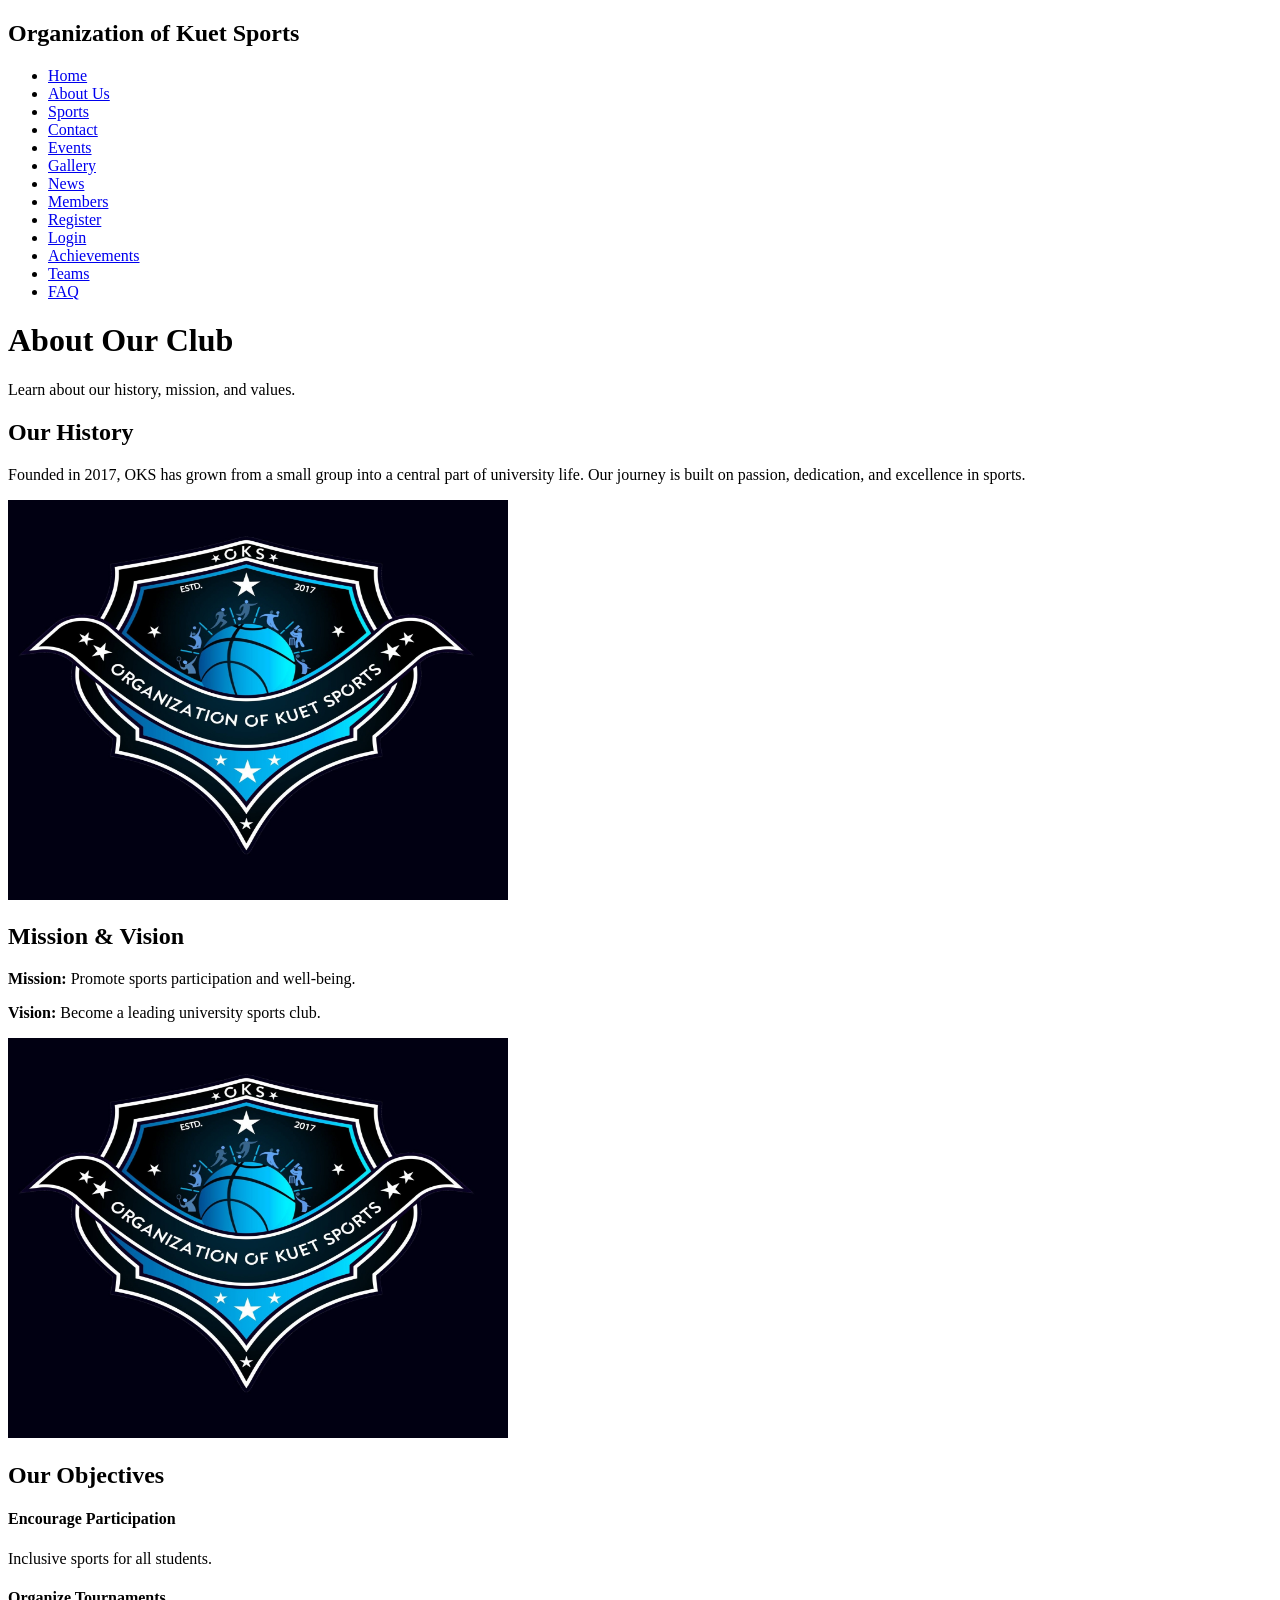
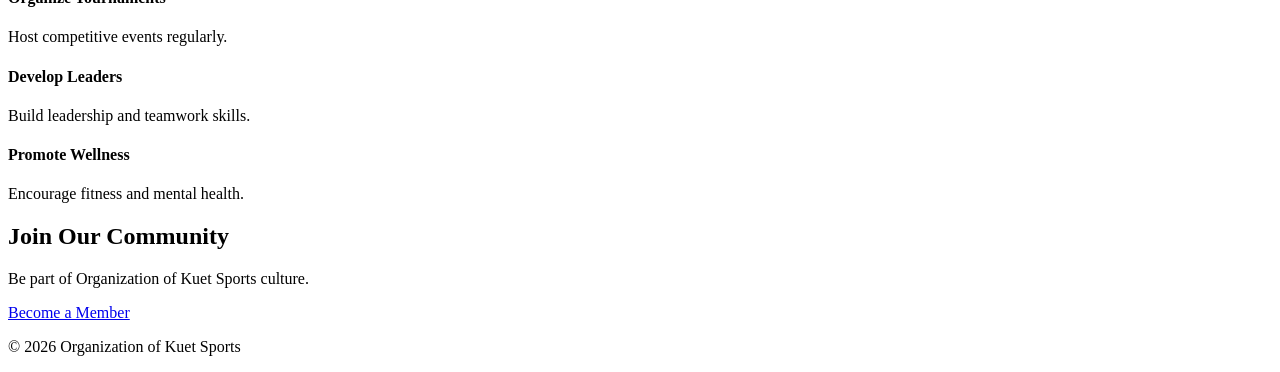
==== about.html @ d9ca7dc2 "updated with about.html" ====
<!DOCTYPE html>
<html lang="en">
<head>
    <meta charset="UTF-8">
    <meta name="viewport" content="width=device-width, initial-scale=1.0">
    <title>About Us - Organization of Kuet Sports</title>
    <link rel="stylesheet" href="style.css">
</head>
<body>


<nav class="navbar">
    <div class="nav-container">
        <h2 class="logo">Organization of Kuet Sports</h2>
        <ul class="nav-links">
            <li><a href="index.html">Home</a></li>
            <li><a href="about.html">About Us</a></li>
            <li><a href="sports.html">Sports</a></li>
            <li><a href="contact.html">Contact</a></li>
            <li><a href="events.html">Events</a></li>
            <li><a href="gallery.html">Gallery</a></li>
            <li><a href="news.html">News</a></li>
            <li><a href="members.html">Members</a></li>
            <li><a href="register.html">Register</a></li>
            <li><a href="login.html">Login</a></li>
            <li><a href="achievements.html">Achievements</a></li>
            <li><a href="team.html">Teams</a></li>
            <li><a href="faq.html">FAQ</a></li>
        </ul>
    </div>
</nav>


<header class="header">
    <h1>About Our Club</h1>
    <p>Learn about our history, mission, and values.</p>
</header>


<main class="container">

   
    <section class="row">
        <div class="text">
            <h2>Our History</h2>
            <p>
                Founded in 2017, OKS has grown from a small group into a central part 
                of university life. Our journey is built on passion, dedication, and 
                excellence in sports.
            </p>
        </div>
        <div class="image">
            <img src="Image/oks.png" alt="History" height="400" width="500">
        </div>
    </section>

   
    <section class="row reverse">
        <div class="text">
            <h2>Mission & Vision</h2>
            <p><strong>Mission:</strong> Promote sports participation and well-being.</p>
            <p><strong>Vision:</strong> Become a leading university sports club.</p>
        </div>
        <div class="image">
            <img src="Image/oks.png" alt="Mission" height="400" width="500">
        </div>
    </section>

   
    <section class="objectives">
        <h2>Our Objectives</h2>
        <div class="grid">
            <div class="card">
                <h4>Encourage Participation</h4>
                <p>Inclusive sports for all students.</p>
            </div>
            <div class="card">
                <h4>Organize Tournaments</h4>
                <p>Host competitive events regularly.</p>
            </div>
            <div class="card">
                <h4>Develop Leaders</h4>
                <p>Build leadership and teamwork skills.</p>
            </div>
            <div class="card">
                <h4>Promote Wellness</h4>
                <p>Encourage fitness and mental health.</p>
            </div>
        </div>
    </section>

    
    <section class="join">
        <h2>Join Our Community</h2>
        <p>Be part of Organization of Kuet Sports culture.</p>
        <a href="register.html" class="btn">Become a Member</a>
    </section>

</main>


<footer>
    <p>&copy; 2026 Organization of Kuet Sports</p>
</footer>

</body>
</html>
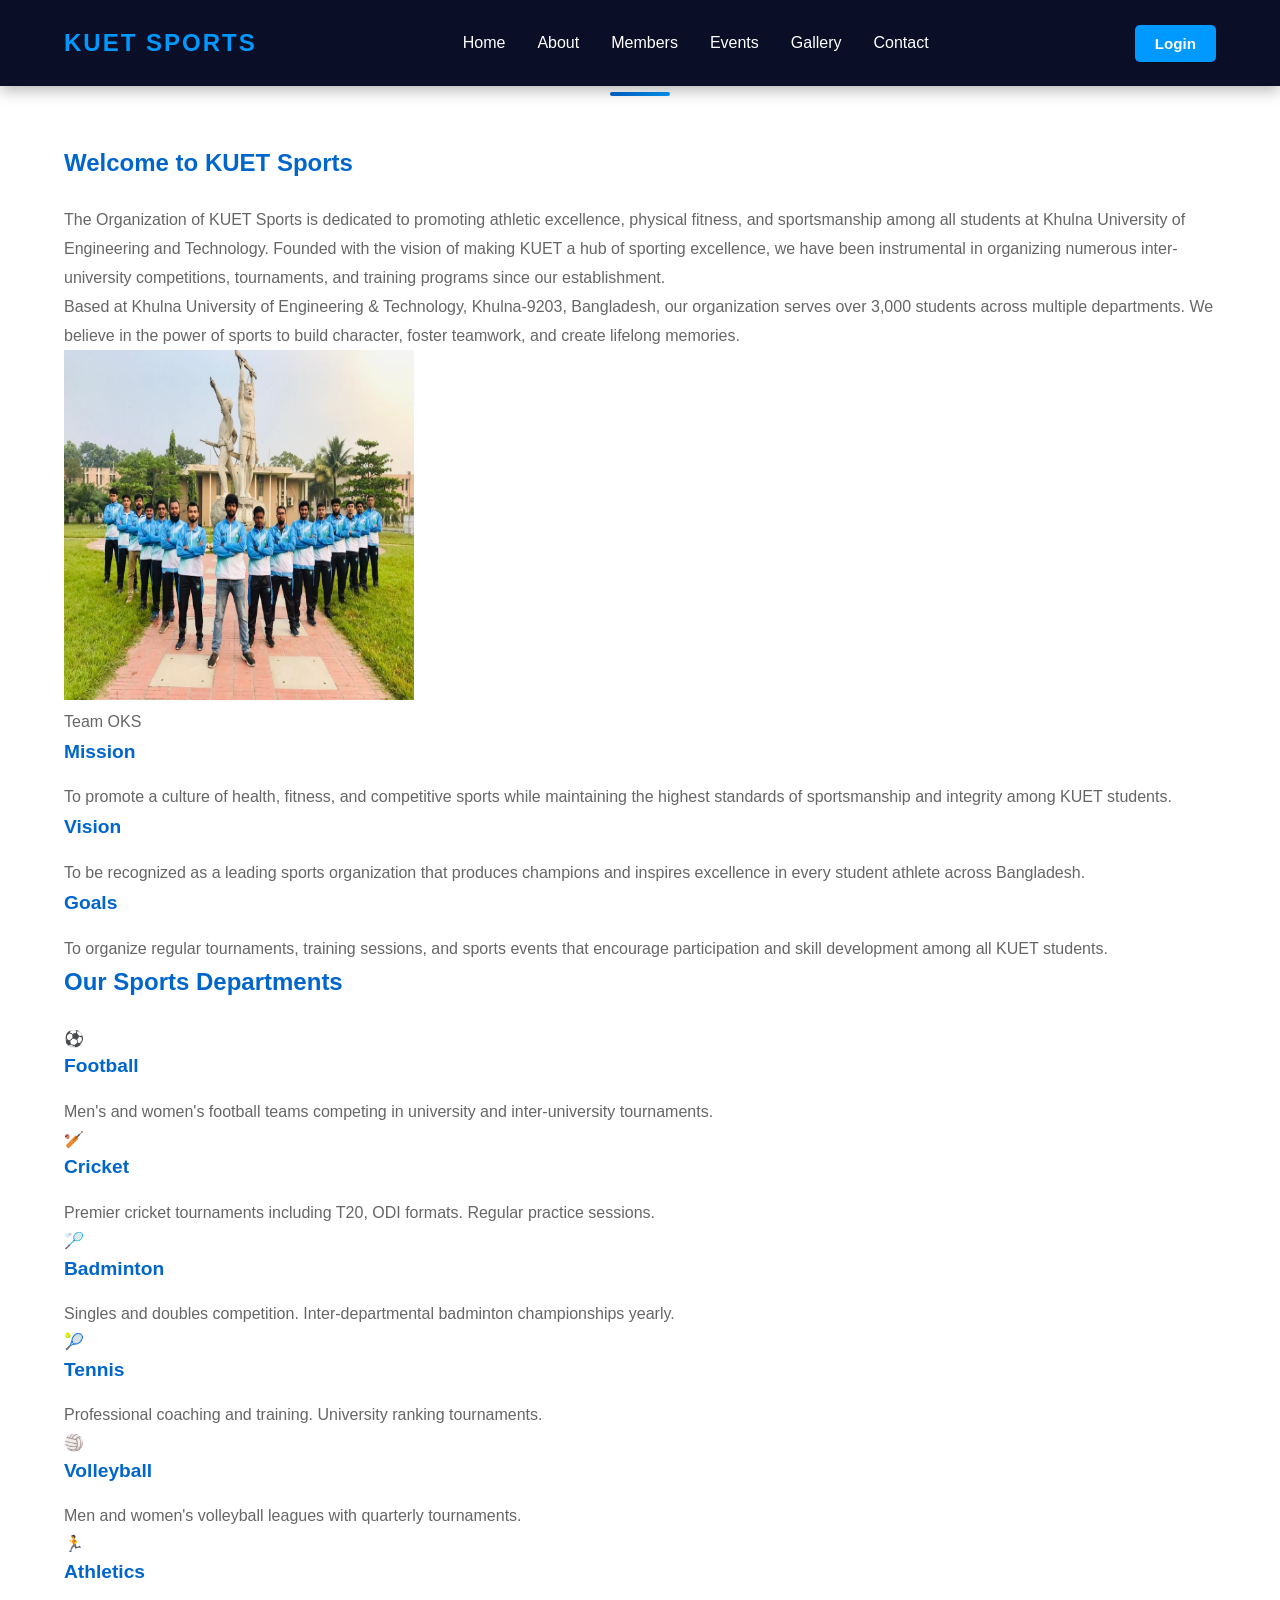
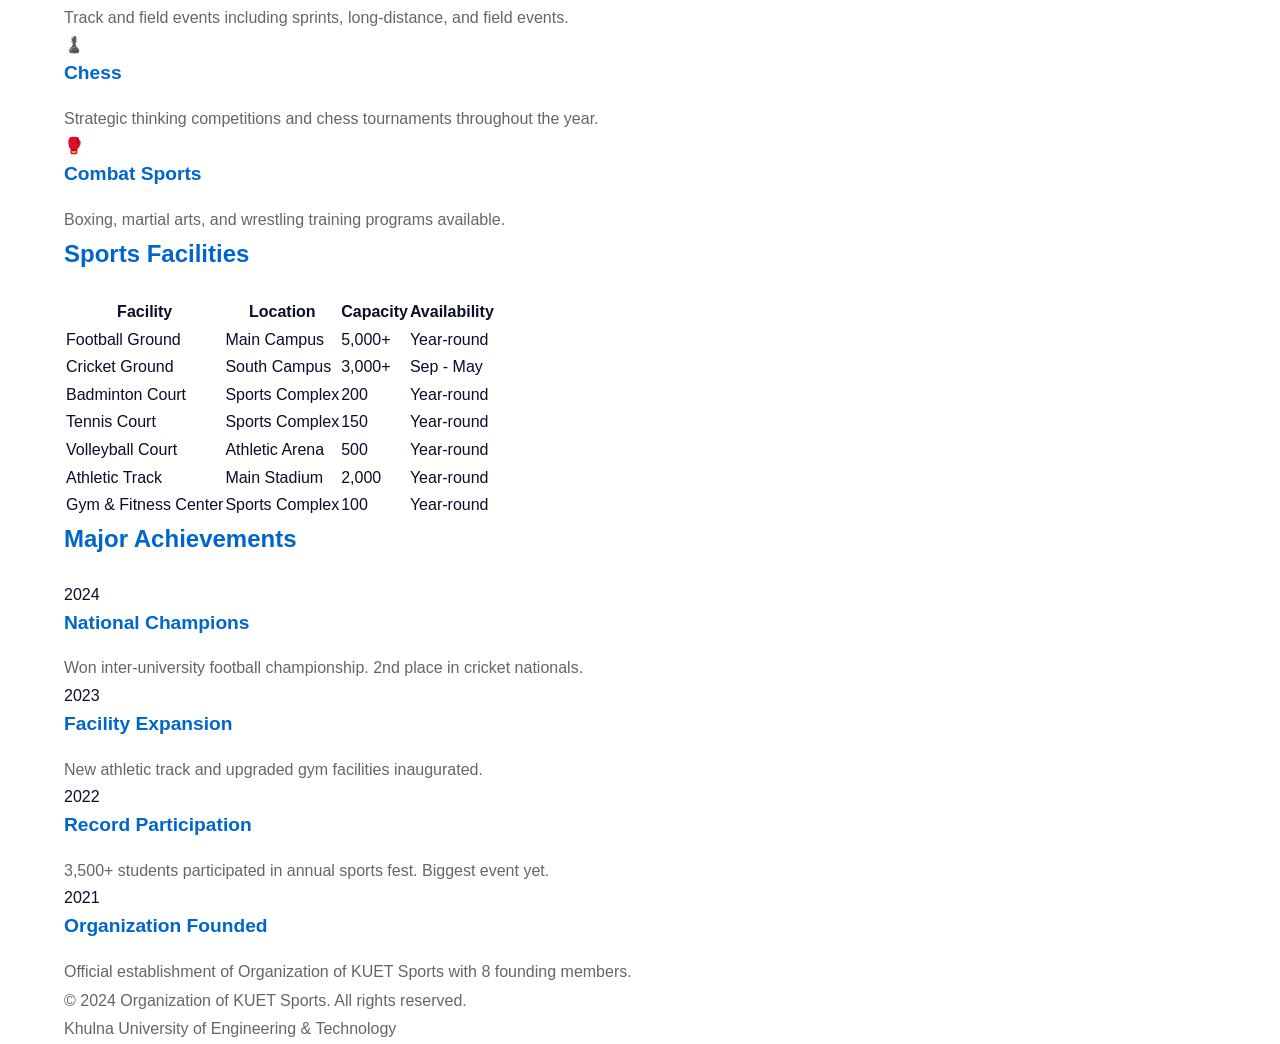
==== commit 0c24a682: "uodated ith individual home.html and about.html also added css for home section" ====
--- a/about.html
+++ b/about.html
@@ -3,105 +3,266 @@
 <head>
     <meta charset="UTF-8">
     <meta name="viewport" content="width=device-width, initial-scale=1.0">
-    <title>About Us - Organization of Kuet Sports</title>
-    <link rel="stylesheet" href="style.css">
+    <meta name="description" content="About KUET Sports - Learn more about us">
+    <title>About Us - Organization of KUET Sports</title>
+    <link rel="stylesheet" href="styles.css">
 </head>
 <body>
-
-
-<nav class="navbar">
-    <div class="nav-container">
-        <h2 class="logo">Organization of Kuet Sports</h2>
-        <ul class="nav-links">
-            <li><a href="index.html">Home</a></li>
-            <li><a href="about.html">About Us</a></li>
-            <li><a href="sports.html">Sports</a></li>
-            <li><a href="contact.html">Contact</a></li>
-            <li><a href="events.html">Events</a></li>
-            <li><a href="gallery.html">Gallery</a></li>
-            <li><a href="news.html">News</a></li>
-            <li><a href="members.html">Members</a></li>
-            <li><a href="register.html">Register</a></li>
-            <li><a href="login.html">Login</a></li>
-            <li><a href="achievements.html">Achievements</a></li>
-            <li><a href="team.html">Teams</a></li>
-            <li><a href="faq.html">FAQ</a></li>
-        </ul>
+    <!-- Navigation Bar -->
+    <nav class="navbar">
+        <div class="navbar-container">
+            <div class="logo"><a href="home.html" style="color: var(--secondary-blue); text-decoration: none;">KUET Sports</a></div>
+            <ul class="nav-links">
+                <li><a href="home.html" class="nav-link">Home</a></li>
+                <li><a href="about.html" class="nav-link">About</a></li>
+                <li><a href="members.html" class="nav-link">Members</a></li>
+                <li><a href="events.html" class="nav-link">Events</a></li>
+                <li><a href="gallery.html" class="nav-link">Gallery</a></li>
+                <li><a href="contact.html" class="nav-link">Contact</a></li>
+            </ul>
+            <button class="login-btn" id="loginBtn">Login</button>
+        </div>
+    </nav>
+
+    <!-- Login Modal -->
+    <div class="login-modal" id="loginModal">
+        <div class="login-container">
+            <span class="close-btn" id="closeBtn">&times;</span>
+            
+            <!-- Tab Buttons -->
+            <div class="login-tabs">
+                <button class="tab-btn active" data-tab="signin">Sign In</button>
+                <button class="tab-btn" data-tab="signup">Sign Up</button>
+            </div>
+
+            <!-- Sign In Form -->
+            <form class="login-form active" id="signinForm">
+                <h2>Sign In</h2>
+                <div class="form-group">
+                    <input type="email" placeholder="Email Address" required>
+                </div>
+                <div class="form-group">
+                    <input type="password" placeholder="Password" required>
+                </div>
+                <div class="form-group checkbox">
+                    <input type="checkbox" id="remember">
+                    <label for="remember">Remember me</label>
+                </div>
+                <button type="submit" class="submit-btn">Sign In</button>
+                <p class="form-footer">Don't have an account? <a href="#" class="tab-link" data-tab="signup">Sign Up</a></p>
+            </form>
+
+            <!-- Sign Up Form -->
+            <form class="login-form" id="signupForm">
+                <h2>Sign Up</h2>
+                <div class="form-group">
+                    <input type="text" placeholder="Full Name" required>
+                </div>
+                <div class="form-group">
+                    <input type="email" placeholder="Email Address" required>
+                </div>
+                <div class="form-group">
+                    <input type="password" placeholder="Password" required>
+                </div>
+                <div class="form-group">
+                    <input type="password" placeholder="Confirm Password" required>
+                </div>
+                <div class="form-group checkbox">
+                    <input type="checkbox" id="terms">
+                    <label for="terms">I agree to the terms and conditions</label>
+                </div>
+                <button type="submit" class="submit-btn">Sign Up</button>
+                <p class="form-footer">Already have an account? <a href="#" class="tab-link" data-tab="signin">Sign In</a></p>
+            </form>
+        </div>
     </div>
-</nav>
-
-
-<header class="header">
-    <h1>About Our Club</h1>
-    <p>Learn about our history, mission, and values.</p>
-</header>
-
-
-<main class="container">
-
-   
-    <section class="row">
-        <div class="text">
-            <h2>Our History</h2>
-            <p>
-                Founded in 2017, OKS has grown from a small group into a central part 
-                of university life. Our journey is built on passion, dedication, and 
-                excellence in sports.
-            </p>
-        </div>
-        <div class="image">
-            <img src="Image/oks.png" alt="History" height="400" width="500">
+
+    <!-- About Section -->
+    <section id="about" class="about">
+        <div class="container">
+            <h2 class="section-title">About Us</h2>
+            
+            <!-- Main About Content -->
+            <div class="about-main">
+                <div class="about-text">
+                    
+                    <h3>Welcome to KUET Sports</h3>
+                    <p>
+                        The Organization of KUET Sports is dedicated to promoting athletic excellence, 
+                        physical fitness, and sportsmanship among all students at Khulna University of Engineering 
+                        and Technology. Founded with the vision of making KUET a hub of sporting excellence, 
+                        we have been instrumental in organizing numerous inter-university competitions, 
+                        tournaments, and training programs since our establishment.
+                    </p>
+                    <p>
+                        Based at Khulna University of Engineering & Technology, Khulna-9203, Bangladesh, 
+                        our organization serves over 3,000 students across multiple departments. We believe in 
+                        the power of sports to build character, foster teamwork, and create lifelong memories.
+                    </p>
+                </div>
+                <div class="about-image">
+                    <img src="image/about/img1.png" alt="KUET Sports Logo" width="350" height="350" class="about-logo">
+                    <p class="image-caption">Team OKS</p>
+                </div>
+            </div>
+
+            <!-- Mission Vision Goals -->
+            <div class="mission-vision">
+                <div class="mission">
+                    <h4>Mission</h4>
+                    <p>To promote a culture of health, fitness, and competitive sports while maintaining 
+                    the highest standards of sportsmanship and integrity among KUET students.</p>
+                </div>
+                <div class="vision">
+                    <h4>Vision</h4>
+                    <p>To be recognized as a leading sports organization that produces champions and 
+                    inspires excellence in every student athlete across Bangladesh.</p>
+                </div>
+                <div class="goals">
+                    <h4>Goals</h4>
+                    <p>To organize regular tournaments, training sessions, and sports events that 
+                    encourage participation and skill development among all KUET students.</p>
+                </div>
+            </div>
+
+            <!-- Sports Categories -->
+            <h3 class="subsection-title">Our Sports Departments</h3>
+            <div class="sports-cards">
+                <div class="sport-card">
+                    <div class="sport-icon">⚽</div>
+                    <h4>Football</h4>
+                    <p>Men's and women's football teams competing in university and inter-university tournaments.</p>
+                </div>
+                <div class="sport-card">
+                    <div class="sport-icon">🏏</div>
+                    <h4>Cricket</h4>
+                    <p>Premier cricket tournaments including T20, ODI formats. Regular practice sessions.</p>
+                </div>
+                <div class="sport-card">
+                    <div class="sport-icon">🏸</div>
+                    <h4>Badminton</h4>
+                    <p>Singles and doubles competition. Inter-departmental badminton championships yearly.</p>
+                </div>
+                <div class="sport-card">
+                    <div class="sport-icon">🎾</div>
+                    <h4>Tennis</h4>
+                    <p>Professional coaching and training. University ranking tournaments.</p>
+                </div>
+                <div class="sport-card">
+                    <div class="sport-icon">🏐</div>
+                    <h4>Volleyball</h4>
+                    <p>Men and women's volleyball leagues with quarterly tournaments.</p>
+                </div>
+                <div class="sport-card">
+                    <div class="sport-icon">🏃</div>
+                    <h4>Athletics</h4>
+                    <p>Track and field events including sprints, long-distance, and field events.</p>
+                </div>
+                <div class="sport-card">
+                    <div class="sport-icon">♟️</div>
+                    <h4>Chess</h4>
+                    <p>Strategic thinking competitions and chess tournaments throughout the year.</p>
+                </div>
+                <div class="sport-card">
+                    <div class="sport-icon">🥊</div>
+                    <h4>Combat Sports</h4>
+                    <p>Boxing, martial arts, and wrestling training programs available.</p>
+                </div>
+            </div>
+
+            <!-- Facilities Table -->
+            <h3 class="subsection-title">Sports Facilities</h3>
+            <table class="facilities-table">
+                <thead>
+                    <tr>
+                        <th>Facility</th>
+                        <th>Location</th>
+                        <th>Capacity</th>
+                        <th>Availability</th>
+                    </tr>
+                </thead>
+                <tbody>
+                    <tr>
+                        <td>Football Ground</td>
+                        <td>Main Campus</td>
+                        <td>5,000+</td>
+                        <td>Year-round</td>
+                    </tr>
+                    <tr>
+                        <td>Cricket Ground</td>
+                        <td>South Campus</td>
+                        <td>3,000+</td>
+                        <td>Sep - May</td>
+                    </tr>
+                    <tr>
+                        <td>Badminton Court</td>
+                        <td>Sports Complex</td>
+                        <td>200</td>
+                        <td>Year-round</td>
+                    </tr>
+                    <tr>
+                        <td>Tennis Court</td>
+                        <td>Sports Complex</td>
+                        <td>150</td>
+                        <td>Year-round</td>
+                    </tr>
+                    <tr>
+                        <td>Volleyball Court</td>
+                        <td>Athletic Arena</td>
+                        <td>500</td>
+                        <td>Year-round</td>
+                    </tr>
+                    <tr>
+                        <td>Athletic Track</td>
+                        <td>Main Stadium</td>
+                        <td>2,000</td>
+                        <td>Year-round</td>
+                    </tr>
+                    <tr>
+                        <td>Gym & Fitness Center</td>
+                        <td>Sports Complex</td>
+                        <td>100</td>
+                        <td>Year-round</td>
+                    </tr>
+                </tbody>
+            </table>
+
+            <!-- Achievements Timeline -->
+            <h3 class="subsection-title">Major Achievements</h3>
+            <div class="achievements-grid">
+                <div class="achievement-card">
+                    <div class="achievement-year">2024</div>
+                    <h4>National Champions</h4>
+                    <p>Won inter-university football championship. 2nd place in cricket nationals.</p>
+                </div>
+                <div class="achievement-card">
+                    <div class="achievement-year">2023</div>
+                    <h4>Facility Expansion</h4>
+                    <p>New athletic track and upgraded gym facilities inaugurated.</p>
+                </div>
+                <div class="achievement-card">
+                    <div class="achievement-year">2022</div>
+                    <h4>Record Participation</h4>
+                    <p>3,500+ students participated in annual sports fest. Biggest event yet.</p>
+                </div>
+                <div class="achievement-card">
+                    <div class="achievement-year">2021</div>
+                    <h4>Organization Founded</h4>
+                    <p>Official establishment of Organization of KUET Sports with 8 founding members.</p>
+                </div>
+            </div>
         </div>
     </section>
 
-   
-    <section class="row reverse">
-        <div class="text">
-            <h2>Mission & Vision</h2>
-            <p><strong>Mission:</strong> Promote sports participation and well-being.</p>
-            <p><strong>Vision:</strong> Become a leading university sports club.</p>
-        </div>
-        <div class="image">
-            <img src="Image/oks.png" alt="Mission" height="400" width="500">
-        </div>
-    </section>
-
-   
-    <section class="objectives">
-        <h2>Our Objectives</h2>
-        <div class="grid">
-            <div class="card">
-                <h4>Encourage Participation</h4>
-                <p>Inclusive sports for all students.</p>
-            </div>
-            <div class="card">
-                <h4>Organize Tournaments</h4>
-                <p>Host competitive events regularly.</p>
-            </div>
-            <div class="card">
-                <h4>Develop Leaders</h4>
-                <p>Build leadership and teamwork skills.</p>
-            </div>
-            <div class="card">
-                <h4>Promote Wellness</h4>
-                <p>Encourage fitness and mental health.</p>
-            </div>
-        </div>
-    </section>
-
-    
-    <section class="join">
-        <h2>Join Our Community</h2>
-        <p>Be part of Organization of Kuet Sports culture.</p>
-        <a href="register.html" class="btn">Become a Member</a>
-    </section>
-
-</main>
-
-
-<footer>
-    <p>&copy; 2026 Organization of Kuet Sports</p>
-</footer>
-
+    <!-- Footer -->
+    <footer class="footer">
+        <div class="container">
+            <p>&copy; 2024 Organization of KUET Sports. All rights reserved.</p>
+            <p>Khulna University of Engineering & Technology</p>
+        </div>
+    </footer>
+
+    <script src="script.js"></script>
 </body>
-</html>+</body>
+</html>
--- a/styles.css
+++ b/styles.css
@@ -0,0 +1,670 @@
+/* ===================================
+   GENERAL & RESET STYLES
+   =================================== */
+
+* {
+    margin: 0;
+    padding: 0;
+    box-sizing: border-box;
+}
+
+:root {
+    /* Color Palette - Black & Blue Sports Theme */
+    --primary-dark: #0a0e27;
+    --primary-blue: #0066cc;
+    --secondary-blue: #0099ff;
+    --accent-blue: #00d4ff;
+    --accent-blue-dark: #0088cc;
+    --accent-light: #e0f0ff;
+    --accent-cyan: #00ffff;
+    --text-dark: #0a0e27;
+    --text-light: #ffffff;
+    --text-gray: #666666;
+    --white: #ffffff;
+    --shadow: 0 4px 15px rgba(0, 0, 0, 0.3);
+    --shadow-lg: 0 10px 30px rgba(0, 0, 0, 0.4);
+    
+    /* Spacing */
+    --spacing-xs: 0.5rem;
+    --spacing-sm: 1rem;
+    --spacing-md: 1.5rem;
+    --spacing-lg: 2rem;
+    --spacing-xl: 3rem;
+    --spacing-2xl: 4rem;
+    
+    /* Border Radius */
+    --radius-sm: 0.375rem;
+    --radius-md: 0.5rem;
+    --radius-lg: 1rem;
+    
+    /* Transitions */
+    --transition-fast: all 0.2s ease-in-out;
+    --transition-normal: all 0.3s ease-in-out;
+    --transition-slow: all 0.5s ease-in-out;
+}
+
+html {
+    scroll-behavior: smooth;
+}
+
+body {
+    font-family: 'Segoe UI', Tahoma, Geneva, Verdana, sans-serif;
+    color: var(--text-dark);
+    background-color: var(--white);
+    line-height: 1.6;
+}
+
+.container {
+    max-width: 1200px;
+    margin: 0 auto;
+    padding: 0 var(--spacing-md);
+}
+
+/* ===================================
+   TYPOGRAPHY
+   =================================== */
+
+.section-title {
+    font-size: 2.5rem;
+    font-weight: 700;
+    color: var(--primary-blue);
+    text-align: center;
+    margin-bottom: var(--spacing-xl);
+    position: relative;
+    padding-bottom: var(--spacing-lg);
+}
+
+.section-title::after {
+    content: '';
+    position: absolute;
+    bottom: 0;
+    left: 50%;
+    transform: translateX(-50%);
+    width: 60px;
+    height: 4px;
+    background: linear-gradient(90deg, var(--primary-blue), var(--secondary-blue));
+    border-radius: 2px;
+}
+
+h3 {
+    font-size: 1.5rem;
+    color: var(--primary-blue);
+    margin-bottom: var(--spacing-md);
+}
+
+h4 {
+    font-size: 1.2rem;
+    color: var(--primary-blue);
+    margin-bottom: var(--spacing-sm);
+}
+
+p {
+    color: var(--text-gray);
+    line-height: 1.8;
+}
+
+/* ===================================
+   NAVIGATION BAR
+   =================================== */
+
+.navbar {
+    position: fixed;
+    top: 0;
+    width: 100%;
+    background-color: var(--primary-dark);
+    box-shadow: var(--shadow);
+    z-index: 1000;
+    transition: var(--transition-normal);
+}
+
+.navbar-container {
+    max-width: 1200px;
+    margin: 0 auto;
+    padding: var(--spacing-md);
+    display: flex;
+    justify-content: space-between;
+    align-items: center;
+}
+
+.logo {
+    font-size: 1.5rem;
+    font-weight: 700;
+    color: var(--secondary-blue);
+    text-transform: uppercase;
+    letter-spacing: 2px;
+    cursor: pointer;
+    transition: var(--transition-fast);
+}
+
+.logo:hover {
+    color: var(--accent-blue);
+}
+
+.nav-links {
+    display: flex;
+    list-style: none;
+    gap: var(--spacing-lg);
+}
+
+.nav-link {
+    color: var(--text-light);
+    text-decoration: none;
+    font-weight: 500;
+    transition: var(--transition-fast);
+    padding: var(--spacing-xs) 0;
+    position: relative;
+}
+
+.nav-link::after {
+    content: '';
+    position: absolute;
+    bottom: -3px;
+    left: 0;
+    width: 0;
+    height: 2px;
+    background: var(--secondary-blue);
+    transition: var(--transition-normal);
+}
+
+.nav-link:hover::after {
+    width: 100%;
+}
+
+.nav-link:hover {
+    color: var(--secondary-blue);
+}
+
+/* Mobile Navigation */
+@media (max-width: 768px) {
+    .navbar-container {
+        flex-direction: column;
+        gap: var(--spacing-md);
+    }
+
+    .nav-links {
+        flex-wrap: wrap;
+        gap: var(--spacing-md);
+        justify-content: center;
+    }
+}
+
+/* ===================================
+   LOGIN BUTTON & MODAL
+   =================================== */
+
+.login-btn {
+    background: var(--secondary-blue);
+    color: var(--white);
+    border: none;
+    padding: 10px 20px;
+    border-radius: 5px;
+    font-weight: 600;
+    cursor: pointer;
+    transition: var(--transition-normal);
+    font-size: 0.95rem;
+}
+
+.login-btn:hover {
+    background: var(--accent-blue);
+    transform: translateY(-2px);
+    box-shadow: 0 4px 12px rgba(0, 153, 255, 0.4);
+}
+
+/* Login Modal */
+.login-modal {
+    display: none;
+    position: fixed;
+    z-index: 2000;
+    left: 0;
+    top: 0;
+    width: 100%;
+    height: 100%;
+    background-color: rgba(0, 0, 0, 0.6);
+    animation: fadeIn 0.3s ease-in;
+}
+
+.login-modal.active {
+    display: flex;
+    justify-content: center;
+    align-items: center;
+}
+
+@keyframes fadeIn {
+    from {
+        opacity: 0;
+    }
+    to {
+        opacity: 1;
+    }
+}
+
+.login-container {
+    background: var(--primary-dark);
+    padding: 40px;
+    border-radius: 10px;
+    width: 90%;
+    max-width: 400px;
+    box-shadow: 0 8px 32px rgba(0, 0, 0, 0.3);
+    position: relative;
+    animation: slideUp 0.3s ease-out;
+}
+
+@keyframes slideUp {
+    from {
+        transform: translateY(50px);
+        opacity: 0;
+    }
+    to {
+        transform: translateY(0);
+        opacity: 1;
+    }
+}
+
+.close-btn {
+    position: absolute;
+    right: 20px;
+    top: 15px;
+    font-size: 28px;
+    font-weight: bold;
+    color: var(--text-light);
+    cursor: pointer;
+    transition: var(--transition-fast);
+}
+
+.close-btn:hover {
+    color: var(--accent-blue);
+}
+
+/* Login Tabs */
+.login-tabs {
+    display: flex;
+    gap: 10px;
+    margin-bottom: 30px;
+    border-bottom: 2px solid rgba(0, 153, 255, 0.3);
+}
+
+.tab-btn {
+    flex: 1;
+    padding: 12px;
+    background: none;
+    border: none;
+    color: var(--text-light);
+    font-weight: 600;
+    cursor: pointer;
+    transition: var(--transition-normal);
+    border-bottom: 3px solid transparent;
+    margin-bottom: -2px;
+    font-size: 0.95rem;
+}
+
+.tab-btn:hover {
+    color: var(--secondary-blue);
+}
+
+.tab-btn.active {
+    color: var(--accent-blue);
+    border-bottom-color: var(--accent-blue);
+}
+
+/* Login Forms */
+.login-form {
+    display: none;
+}
+
+.login-form.active {
+    display: block;
+    animation: fadeIn 0.3s ease-in;
+}
+
+.login-form h2 {
+    color: var(--accent-blue);
+    margin-bottom: 25px;
+    font-size: 1.5rem;
+}
+
+.form-group {
+    margin-bottom: 18px;
+}
+
+.form-group input[type="text"],
+.form-group input[type="email"],
+.form-group input[type="password"] {
+    width: 100%;
+    padding: 12px;
+    border: 1px solid var(--secondary-blue);
+    border-radius: 5px;
+    background: rgba(0, 102, 204, 0.1);
+    color: var(--white);
+    font-size: 0.95rem;
+    transition: var(--transition-normal);
+}
+
+.form-group input[type="text"]::placeholder,
+.form-group input[type="email"]::placeholder,
+.form-group input[type="password"]::placeholder {
+    color: rgba(255, 255, 255, 0.6);
+}
+
+.form-group input[type="text"]:focus,
+.form-group input[type="email"]:focus,
+.form-group input[type="password"]:focus {
+    outline: none;
+    border-color: var(--accent-blue);
+    background: rgba(0, 212, 255, 0.1);
+    box-shadow: 0 0 8px rgba(0, 212, 255, 0.3);
+}
+
+.form-group.checkbox {
+    display: flex;
+    align-items: center;
+    gap: 8px;
+}
+
+.form-group.checkbox input[type="checkbox"] {
+    width: 18px;
+    height: 18px;
+    cursor: pointer;
+    accent-color: var(--secondary-blue);
+}
+
+.form-group.checkbox label {
+    color: var(--text-light);
+    cursor: pointer;
+    font-size: 0.9rem;
+}
+
+.submit-btn {
+    width: 100%;
+    padding: 12px;
+    background: linear-gradient(135deg, var(--secondary-blue), var(--accent-blue));
+    color: var(--white);
+    border: none;
+    border-radius: 5px;
+    font-weight: 700;
+    font-size: 0.95rem;
+    cursor: pointer;
+    transition: var(--transition-normal);
+    margin-top: 10px;
+}
+
+.submit-btn:hover {
+    transform: translateY(-2px);
+    box-shadow: 0 6px 20px rgba(0, 212, 255, 0.4);
+}
+
+.form-footer {
+    text-align: center;
+    color: var(--text-light);
+    font-size: 0.85rem;
+    margin-top: 15px;
+}
+
+.tab-link {
+    color: var(--accent-blue);
+    text-decoration: none;
+    cursor: pointer;
+    font-weight: 600;
+    transition: var(--transition-fast);
+}
+
+.tab-link:hover {
+    text-decoration: underline;
+}
+
+@media (max-width: 768px) {
+    .login-container {
+        padding: 30px;
+        width: 95%;
+    }
+
+    .login-form h2 {
+        font-size: 1.3rem;
+        margin-bottom: 20px;
+    }
+
+    .form-group {
+        margin-bottom: 15px;
+    }
+}
+
+/* ===================================
+   HOME SECTION
+   =================================== */
+
+.home {
+    margin-top: 70px;
+    min-height: calc(100vh - 70px);
+    background: linear-gradient(135deg, #003d99 0%, #0066cc 100%);
+    display: flex;
+    align-items: center;
+    justify-content: center;
+    position: relative;
+    overflow: hidden;
+}
+
+.home::before {
+    content: '';
+    position: absolute;
+    top: -50%;
+    right: -10%;
+    width: 600px;
+    height: 600px;
+    background: rgba(0, 153, 255, 0.1);
+    border-radius: 50%;
+    animation: float 6s ease-in-out infinite;
+}
+
+.home::after {
+    content: '';
+    position: absolute;
+    bottom: -30%;
+    left: -5%;
+    width: 500px;
+    height: 500px;
+    background: rgba(0, 212, 255, 0.08);
+    border-radius: 50%;
+    animation: float 8s ease-in-out infinite reverse;
+}
+
+@keyframes float {
+    0%, 100% {
+        transform: translateY(0px);
+    }
+    50% {
+        transform: translateY(30px);
+    }
+}
+
+.hero-content {
+    text-align: center;
+    color: var(--white);
+    z-index: 1;
+    animation: slideInUp 0.8s ease-out;
+}
+
+@keyframes slideInUp {
+    from {
+        opacity: 0;
+        transform: translateY(40px);
+    }
+    to {
+        opacity: 1;
+        transform: translateY(0);
+    }
+}
+
+.hero-logo {
+    width: 200px;
+    height: 200px;
+    display: block;
+    margin: 0 auto var(--spacing-lg);
+    animation: bounce 2s ease-in-out infinite;
+    object-fit: contain;
+    max-width: 100%;
+    border-radius: 15px;
+}
+
+@keyframes bounce {
+    0%, 100% {
+        transform: translateY(0);
+    }
+    50% {
+        transform: translateY(-20px);
+    }
+}
+
+.hero-title {
+    font-size: 3.5rem;
+    font-weight: 800;
+    margin-bottom: var(--spacing-md);
+    line-height: 1.2;
+    color: var(--white);
+    text-shadow: 0 2px 10px rgba(0, 0, 0, 0.3);
+}
+
+.hero-tagline {
+    font-size: 1.3rem;
+    margin-bottom: var(--spacing-xl);
+    letter-spacing: 3px;
+    font-weight: 300;
+    color: var(--white);
+    text-shadow: 0 1px 5px rgba(0, 0, 0, 0.2);
+}
+
+.cta-button {
+    display: inline-block;
+    padding: var(--spacing-md) var(--spacing-2xl);
+    background-color: var(--secondary-blue);
+    color: var(--text-light);
+    text-decoration: none;
+    border-radius: var(--radius-lg);
+    font-weight: 600;
+    font-size: 1.1rem;
+    transition: var(--transition-normal);
+    box-shadow: 0 4px 15px rgba(0, 153, 255, 0.4);
+    border: 2px solid var(--secondary-blue);
+}
+
+.cta-button:hover {
+    background-color: var(--accent-blue);
+    border-color: var(--accent-blue);
+    box-shadow: 0 6px 20px rgba(0, 212, 255, 0.5);
+    transform: translateY(-2px);
+}
+
+@media (max-width: 768px) {
+    .hero-logo {
+        width: 140px;
+        height: 140px;
+        border-radius: 12px;
+    }
+
+    .hero-title {
+        font-size: 2.2rem;
+    }
+
+    .hero-tagline {
+        font-size: 1rem;
+    }
+
+    .cta-button {
+        padding: var(--spacing-md) var(--spacing-lg);
+        font-size: 1rem;
+    }
+}
+
+/* ===================================
+   NEWS TICKER
+   =================================== */
+
+.news-ticker {
+    width: 100%;
+    background: rgba(0, 0, 0, 0.2);
+    padding: var(--spacing-md) var(--spacing-lg);
+    display: flex;
+    align-items: center;
+    gap: var(--spacing-md);
+    position: relative;
+    z-index: 5;
+    border-top: 2px solid var(--secondary-blue);
+    border-bottom: 2px solid var(--accent-blue);
+    margin-top: var(--spacing-md);
+    border-radius: 8px;
+}
+
+.news-label {
+    color: var(--accent-blue);
+    font-weight: 700;
+    font-size: 0.95rem;
+    white-space: nowrap;
+    flex-shrink: 0;
+    text-shadow: 0 2px 4px rgba(0, 0, 0, 0.3);
+}
+
+.news-content {
+    flex: 1;
+    overflow: hidden;
+    color: var(--white);
+    font-weight: 500;
+    font-size: 0.95rem;
+    text-shadow: 0 1px 3px rgba(0, 0, 0, 0.3);
+}
+
+.news-content marquee {
+    height: 100%;
+}
+
+@media (max-width: 768px) {
+    .news-ticker {
+        padding: var(--spacing-sm) var(--spacing-md);
+        gap: var(--spacing-sm);
+    }
+
+    .news-label {
+        font-size: 0.85rem;
+    }
+
+    .news-content {
+        font-size: 0.85rem;
+    }
+}
+
+/* ===================================
+   HERO STATS
+   =================================== */
+
+.hero-stats {
+    display: grid;
+    grid-template-columns: repeat(4, 1fr);
+    gap: var(--spacing-lg);
+    margin: var(--spacing-xl) 0;
+    text-align: center;
+}
+
+.stat-card {
+    background: rgba(255, 255, 255, 0.1);
+    padding: var(--spacing-lg);
+    border-radius: 10px;
+    border: 2px solid var(--secondary-blue);
+    transition: var(--transition-normal);
+}
+
+.stat-card:hover {
+    background: rgba(0, 212, 255, 0.2);
+    border-color: var(--accent-blue);
+    transform: translateY(-5px);
+}
+
+.stat-number {
+    font-size: 2.5rem;
+    font-weight: 700;
+    color: var(--accent-blue);
+    display: block;
+    margin-bottom: var(--spacing-sm);
+}
+
+.stat-label {
+    color: var(--text-light);
+    font-size: 0.95rem;
+    font-weight: 600;
+}
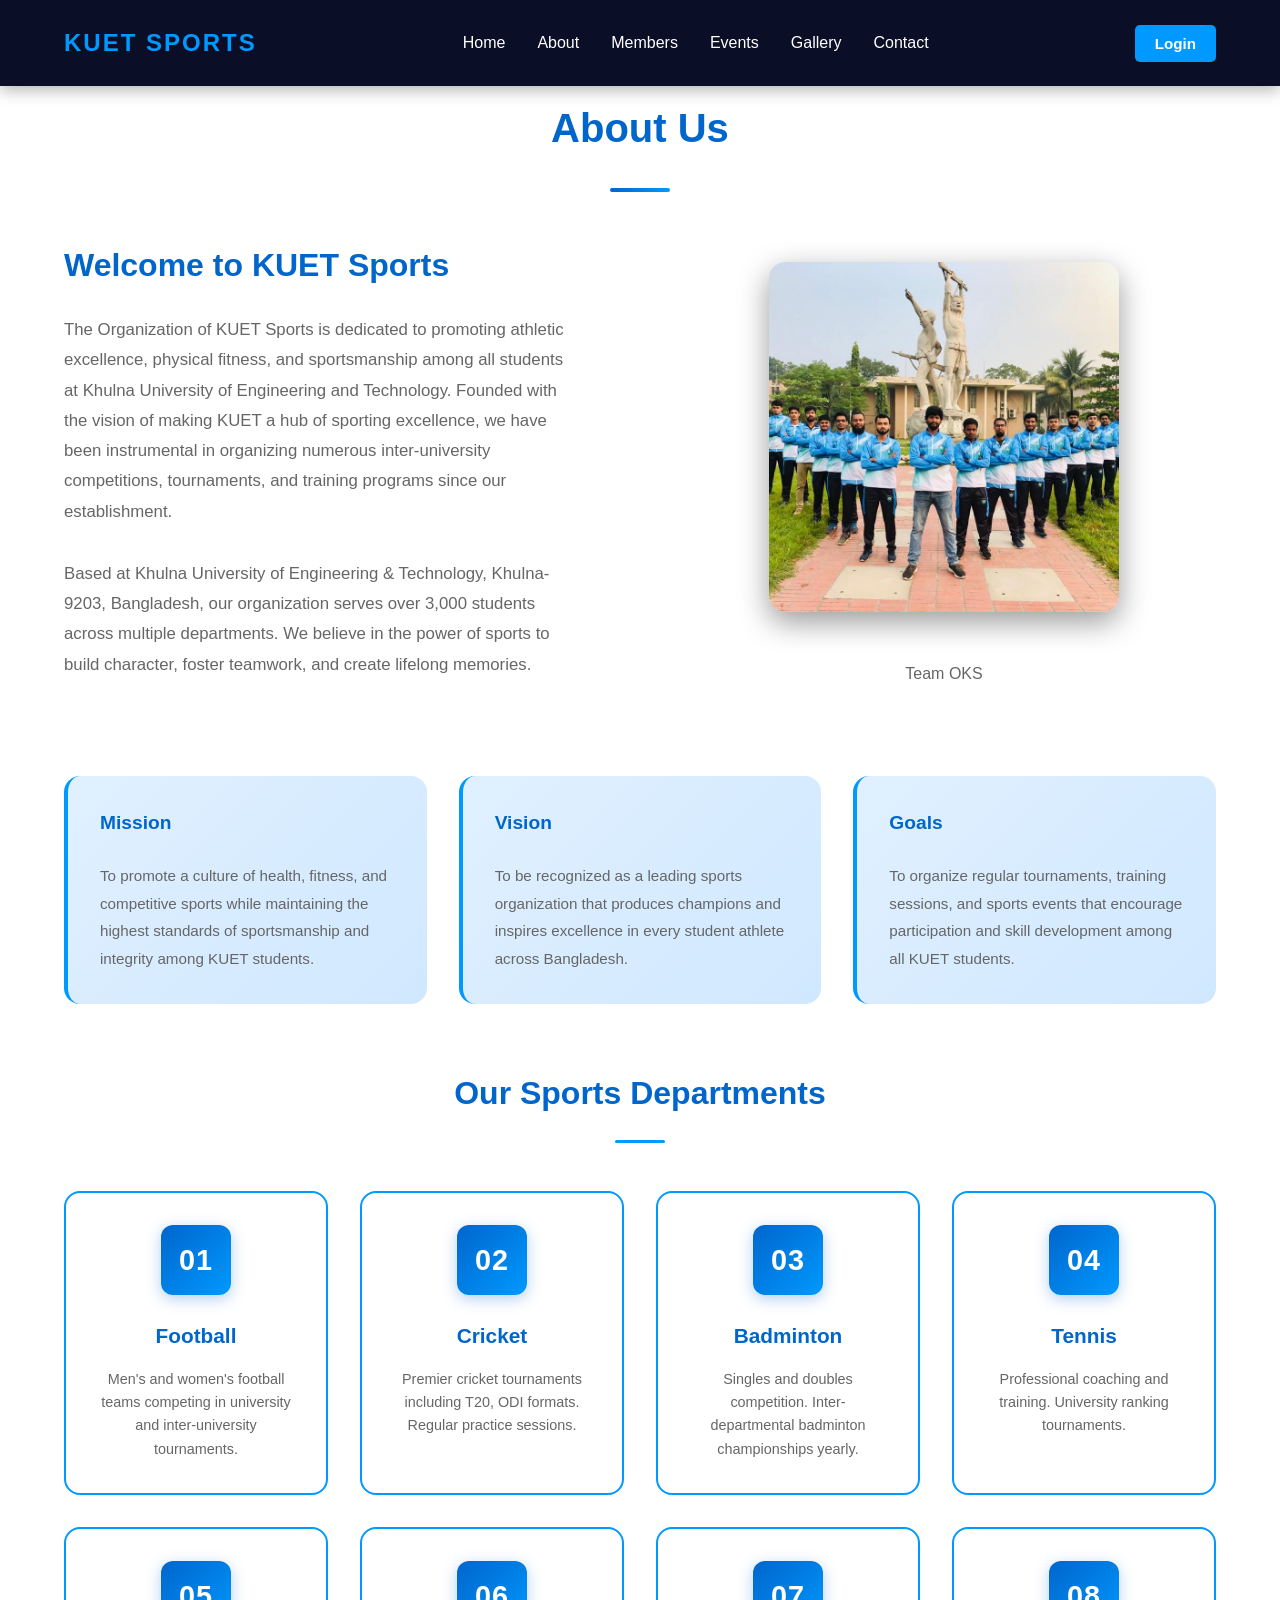
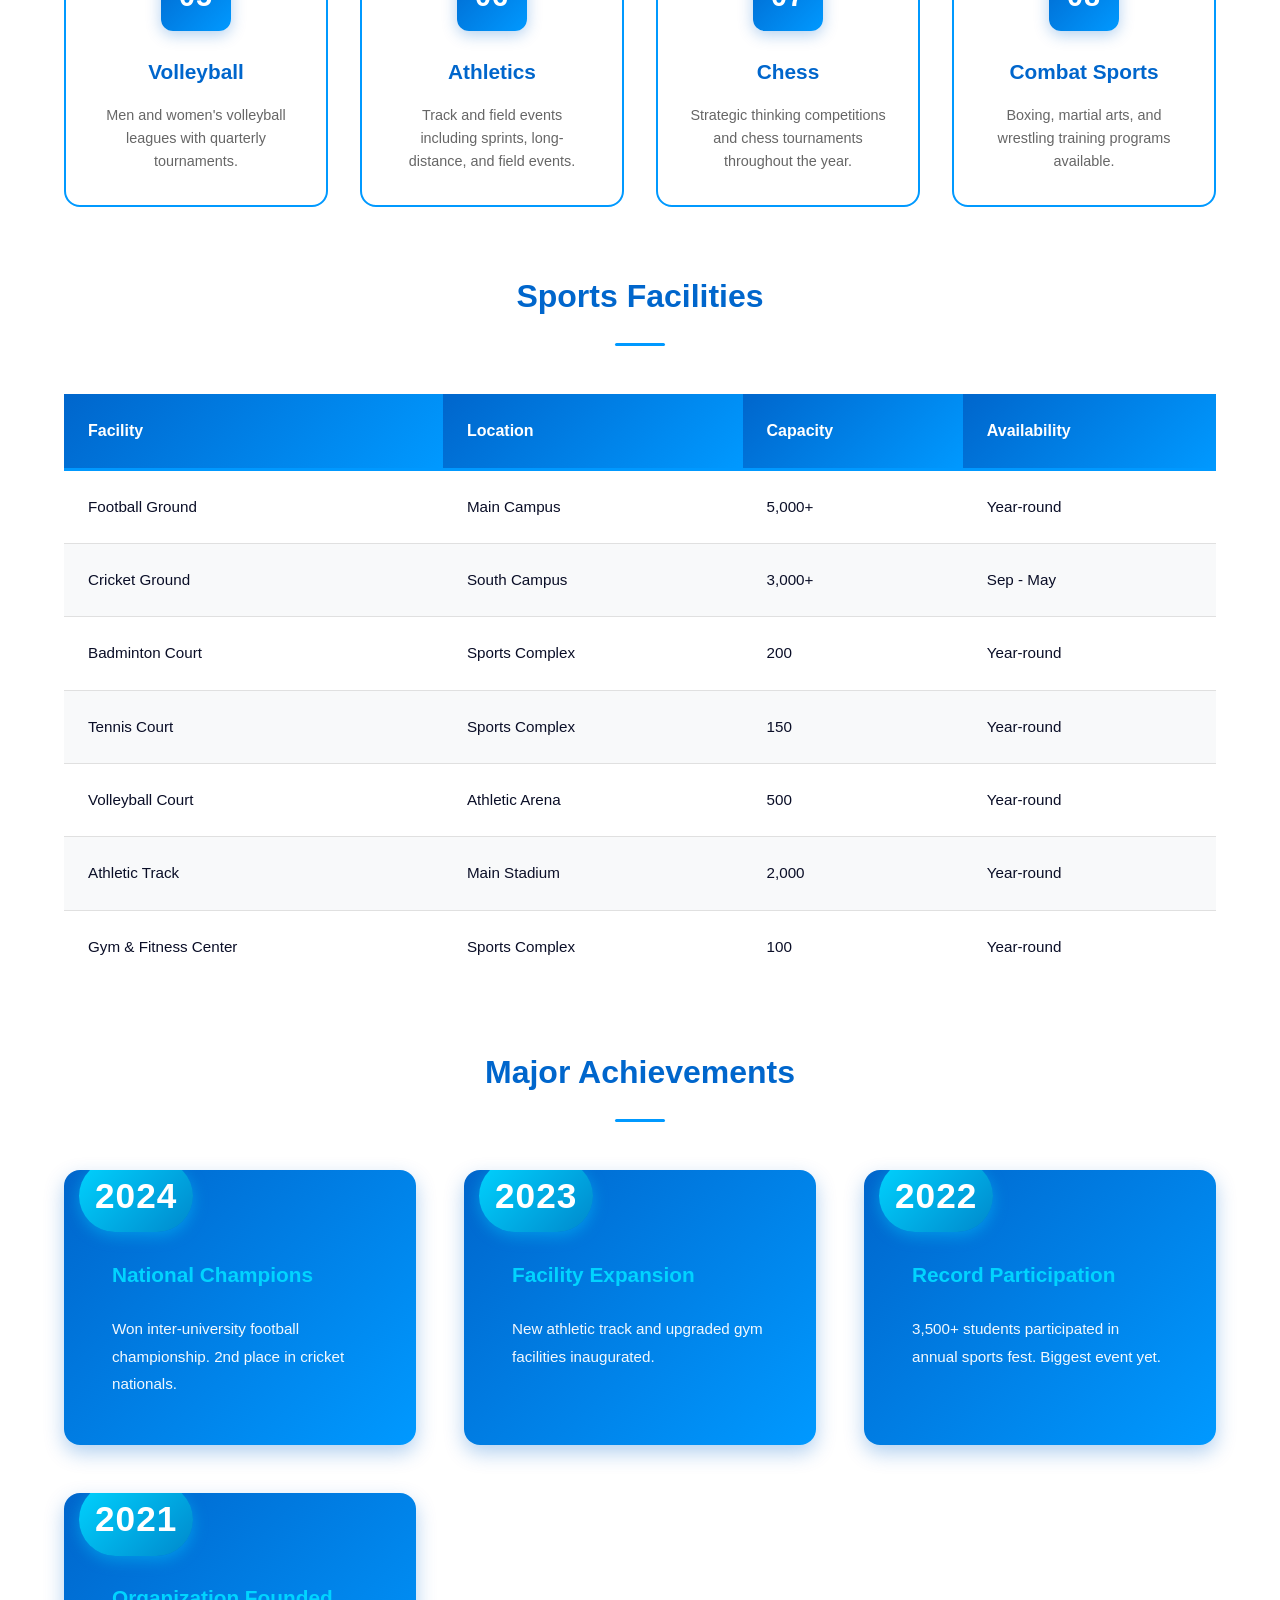
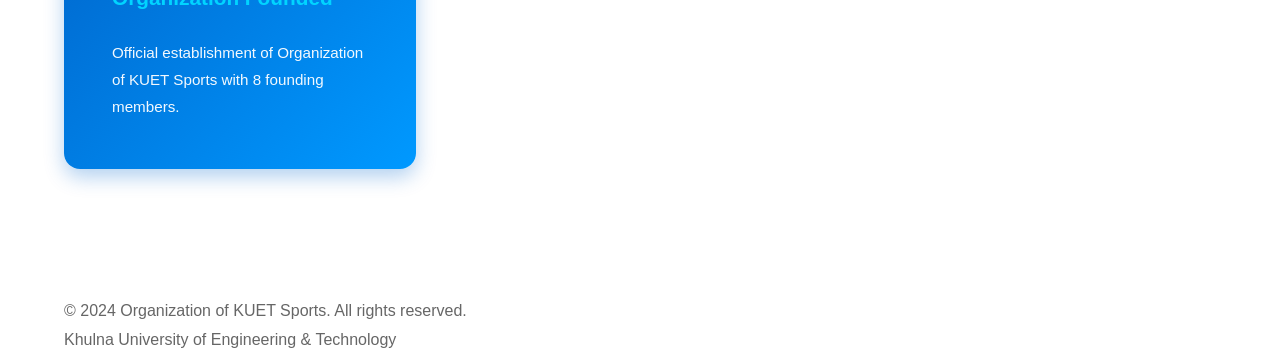
==== commit b9a7e74b: "updated the home page" ====
--- a/about.html
+++ b/about.html
@@ -129,42 +129,42 @@
             <h3 class="subsection-title">Our Sports Departments</h3>
             <div class="sports-cards">
                 <div class="sport-card">
-                    <div class="sport-icon">⚽</div>
+                    <div class="sport-icon">01</div>
                     <h4>Football</h4>
                     <p>Men's and women's football teams competing in university and inter-university tournaments.</p>
                 </div>
                 <div class="sport-card">
-                    <div class="sport-icon">🏏</div>
+                    <div class="sport-icon">02</div>
                     <h4>Cricket</h4>
                     <p>Premier cricket tournaments including T20, ODI formats. Regular practice sessions.</p>
                 </div>
                 <div class="sport-card">
-                    <div class="sport-icon">🏸</div>
+                    <div class="sport-icon">03</div>
                     <h4>Badminton</h4>
                     <p>Singles and doubles competition. Inter-departmental badminton championships yearly.</p>
                 </div>
                 <div class="sport-card">
-                    <div class="sport-icon">🎾</div>
+                    <div class="sport-icon">04</div>
                     <h4>Tennis</h4>
                     <p>Professional coaching and training. University ranking tournaments.</p>
                 </div>
                 <div class="sport-card">
-                    <div class="sport-icon">🏐</div>
+                    <div class="sport-icon">05</div>
                     <h4>Volleyball</h4>
                     <p>Men and women's volleyball leagues with quarterly tournaments.</p>
                 </div>
                 <div class="sport-card">
-                    <div class="sport-icon">🏃</div>
+                    <div class="sport-icon">06</div>
                     <h4>Athletics</h4>
                     <p>Track and field events including sprints, long-distance, and field events.</p>
                 </div>
                 <div class="sport-card">
-                    <div class="sport-icon">♟️</div>
+                    <div class="sport-icon">07</div>
                     <h4>Chess</h4>
                     <p>Strategic thinking competitions and chess tournaments throughout the year.</p>
                 </div>
                 <div class="sport-card">
-                    <div class="sport-icon">🥊</div>
+                    <div class="sport-icon">08</div>
                     <h4>Combat Sports</h4>
                     <p>Boxing, martial arts, and wrestling training programs available.</p>
                 </div>
--- a/styles.css
+++ b/styles.css
@@ -1,6 +1,6 @@
-/* ===================================
+/* 
    GENERAL & RESET STYLES
-   =================================== */
+    */
 
 * {
     margin: 0;
@@ -60,9 +60,9 @@
     padding: 0 var(--spacing-md);
 }
 
-/* ===================================
+/* 
    TYPOGRAPHY
-   =================================== */
+    */
 
 .section-title {
     font-size: 2.5rem;
@@ -103,9 +103,9 @@
     line-height: 1.8;
 }
 
-/* ===================================
+/* 
    NAVIGATION BAR
-   =================================== */
+    */
 
 .navbar {
     position: fixed;
@@ -188,9 +188,9 @@
     }
 }
 
-/* ===================================
+/* 
    LOGIN BUTTON & MODAL
-   =================================== */
+   */
 
 .login-btn {
     background: var(--secondary-blue);
@@ -427,14 +427,17 @@
     }
 }
 
-/* ===================================
+/* 
    HOME SECTION
-   =================================== */
+    */
 
 .home {
     margin-top: 70px;
     min-height: calc(100vh - 70px);
-    background: linear-gradient(135deg, #003d99 0%, #0066cc 100%);
+    background: linear-gradient(135deg, rgba(0, 61, 153, 0.8) 0%, rgba(0, 102, 204, 0.8) 100%), url('image/home/banner.png');
+    background-size: cover;
+    background-position: center;
+    background-attachment: fixed;
     display: flex;
     align-items: center;
     justify-content: center;
@@ -498,19 +501,9 @@
     height: 200px;
     display: block;
     margin: 0 auto var(--spacing-lg);
-    animation: bounce 2s ease-in-out infinite;
     object-fit: contain;
     max-width: 100%;
     border-radius: 15px;
-}
-
-@keyframes bounce {
-    0%, 100% {
-        transform: translateY(0);
-    }
-    50% {
-        transform: translateY(-20px);
-    }
 }
 
 .hero-title {
@@ -573,9 +566,9 @@
     }
 }
 
-/* ===================================
+/* 
    NEWS TICKER
-   =================================== */
+ */
 
 .news-ticker {
     width: 100%;
@@ -629,9 +622,9 @@
     }
 }
 
-/* ===================================
+/*
    HERO STATS
-   =================================== */
+   */
 
 .hero-stats {
     display: grid;
@@ -667,4 +660,533 @@
     color: var(--text-light);
     font-size: 0.95rem;
     font-weight: 600;
+}
+
+/*
+   ABOUT SECTION
+   */
+
+.about {
+    padding: 6rem 0 var(--spacing-2xl) 0;
+    background-color: var(--white);
+}
+
+/* Main About Content */
+.about-main {
+    display: grid;
+    grid-template-columns: 1fr 1fr;
+    gap: var(--spacing-2xl);
+    align-items: center;
+    margin-bottom: var(--spacing-2xl);
+}
+
+.about-text {
+    padding-right: var(--spacing-lg);
+}
+
+.about-logo {
+    width: 350px;
+    height: 350px;
+    object-fit: cover;
+    display: block;
+    margin-bottom: var(--spacing-md);
+    border-radius: var(--radius-lg);
+    box-shadow: var(--shadow-lg);
+}
+
+.about-text h3 {
+    font-size: 2rem;
+    margin-bottom: var(--spacing-md);
+}
+
+.about-text p {
+    margin-bottom: var(--spacing-lg);
+    font-size: 1.05rem;
+    line-height: 1.8;
+}
+
+.about-image {
+    display: flex;
+    flex-direction: column;
+    align-items: center;
+    justify-content: center;
+}
+
+.image-box {
+    width: 100%;
+    height: 350px;
+    background: linear-gradient(135deg, var(--primary-blue) 0%, var(--secondary-blue) 100%);
+    border-radius: var(--radius-lg);
+    display: flex;
+    align-items: center;
+    justify-content: center;
+    font-size: 6rem;
+    box-shadow: var(--shadow-lg);
+    transition: var(--transition-normal);
+}
+
+.about-image:hover .image-box {
+    transform: scale(1.05);
+    box-shadow: 0 15px 40px rgba(0, 0, 0, 0.2);
+}
+
+.image-caption {
+    margin-top: var(--spacing-md);
+    color: var(--text-gray);
+    font-weight: 500;
+    text-align: center;
+}
+
+/* Mission Vision Goals */
+.mission-vision {
+    display: grid;
+    grid-template-columns: repeat(3, 1fr);
+    gap: var(--spacing-lg);
+    margin: var(--spacing-2xl) 0;
+}
+
+.mission, .vision, .goals {
+    background: linear-gradient(135deg, #e0f0ff 0%, #d0e8ff 100%);
+    padding: var(--spacing-lg);
+    border-radius: var(--radius-lg);
+    border-left: 4px solid var(--secondary-blue);
+    transition: var(--transition-normal);
+}
+
+.mission:hover, .vision:hover, .goals:hover {
+    box-shadow: var(--shadow-lg);
+    transform: translateY(-5px);
+}
+
+.mission h4, .vision h4, .goals h4 {
+    margin-bottom: var(--spacing-md);
+    color: var(--primary-blue);
+}
+
+.mission p, .vision p, .goals p {
+    font-size: 0.95rem;
+}
+
+/* Subsection Title */
+.subsection-title {
+    font-size: 2rem;
+    font-weight: 700;
+    color: var(--primary-blue);
+    text-align: center;
+    margin: var(--spacing-2xl) 0 var(--spacing-xl) 0;
+    position: relative;
+    padding-bottom: var(--spacing-md);
+}
+
+.subsection-title::after {
+    content: '';
+    position: absolute;
+    bottom: 0;
+    left: 50%;
+    transform: translateX(-50%);
+    width: 50px;
+    height: 3px;
+    background: var(--secondary-blue);
+    border-radius: 2px;
+}
+
+/* Sports Cards */
+.sports-cards {
+    display: grid;
+    grid-template-columns: repeat(auto-fit, minmax(250px, 1fr));
+    gap: var(--spacing-lg);
+    margin-bottom: var(--spacing-2xl);
+}
+
+.sport-card {
+    background: var(--white);
+    border: 2px solid var(--secondary-blue);
+    border-radius: var(--radius-lg);
+    padding: var(--spacing-lg);
+    text-align: center;
+    transition: var(--transition-normal);
+    cursor: pointer;
+}
+
+.sport-card:hover {
+    border-color: var(--primary-blue);
+    box-shadow: 0 5px 20px rgba(0, 102, 204, 0.3);
+    transform: translateY(-5px);
+}
+
+.sport-icon {
+    font-size: 1.8rem;
+    font-weight: 700;
+    display: flex;
+    align-items: center;
+    justify-content: center;
+    width: 70px;
+    height: 70px;
+    margin: 0 auto var(--spacing-md);
+    background: linear-gradient(135deg, var(--primary-blue) 0%, var(--secondary-blue) 100%);
+    color: var(--white);
+    border-radius: 12px;
+    letter-spacing: 1px;
+    box-shadow: 0 4px 15px rgba(0, 102, 204, 0.3);
+    transition: var(--transition-normal);
+}
+
+.sport-card:hover .sport-icon {
+    background: linear-gradient(135deg, var(--secondary-blue) 0%, var(--accent-blue) 100%);
+    transform: translateY(-5px);
+    box-shadow: 0 8px 25px rgba(0, 153, 255, 0.4);
+}
+
+.sport-card h4 {
+    font-size: 1.3rem;
+    margin-bottom: var(--spacing-sm);
+    color: var(--primary-blue);
+}
+
+.sport-card p {
+    font-size: 0.9rem;
+    color: var(--text-gray);
+    line-height: 1.6;
+}
+
+/* Table Styles */
+.table-wrapper {
+    overflow-x: auto;
+    margin-bottom: var(--spacing-2xl);
+    border-radius: var(--radius-lg);
+    box-shadow: var(--shadow);
+}
+
+.facilities-table {
+    width: 100%;
+    border-collapse: collapse;
+    background: var(--white);
+}
+
+.facilities-table th {
+    background: linear-gradient(135deg, var(--primary-blue) 0%, var(--secondary-blue) 100%);
+    color: var(--white);
+    padding: var(--spacing-md);
+    text-align: left;
+    font-weight: 600;
+    font-size: 1rem;
+    border-bottom: 3px solid var(--secondary-blue);
+}
+
+.facilities-table td {
+    padding: var(--spacing-md);
+    border-bottom: 1px solid #e0e0e0;
+    color: var(--text-dark);
+    font-size: 0.95rem;
+}
+
+.facilities-table tbody tr:nth-child(even) {
+    background: #f8f9fa;
+}
+
+.facilities-table tbody tr:hover {
+    background: #f0f5ff;
+    transition: var(--transition-fast);
+}
+
+.facilities-table tbody tr:last-child td {
+    border-bottom: none;
+}
+
+/* Achievements Timeline */
+.achievements-grid {
+    display: grid;
+    grid-template-columns: repeat(auto-fit, minmax(280px, 1fr));
+    gap: var(--spacing-xl);
+    margin-bottom: var(--spacing-2xl);
+}
+
+.achievement-card {
+    background: linear-gradient(135deg, #0066cc 0%, #0099ff 100%);
+    color: var(--white);
+    padding: var(--spacing-xl);
+    padding-top: var(--spacing-2xl);
+    border-radius: var(--radius-lg);
+    position: relative;
+    overflow: hidden;
+    transition: var(--transition-normal);
+    border: none;
+    box-shadow: 0 8px 20px rgba(0, 102, 204, 0.3);
+}
+
+.achievement-card::before {
+    content: '';
+    position: absolute;
+    top: 0;
+    left: 0;
+    right: 0;
+    bottom: 0;
+    background: linear-gradient(135deg, transparent 0%, rgba(0, 212, 255, 0.2) 100%);
+    opacity: 0;
+    transition: var(--transition-normal);
+}
+
+.achievement-card:hover {
+    transform: translateY(-12px) scale(1.02);
+    box-shadow: 0 15px 40px rgba(0, 102, 204, 0.5);
+}
+
+.achievement-card:hover::before {
+    opacity: 1;
+}
+
+.achievement-year {
+    position: absolute;
+    top: -10px;
+    left: 15px;
+    font-size: 2.2rem;
+    font-weight: 800;
+    background: linear-gradient(135deg, #00d4ff 0%, #0088cc 100%);
+    color: white;
+    padding: 8px 16px;
+    border-radius: 50px;
+    box-shadow: 0 4px 15px rgba(0, 212, 255, 0.4);
+    letter-spacing: 1px;
+}
+
+.achievement-card h4 {
+    color: var(--accent-blue);
+    font-size: 1.3rem;
+    margin-bottom: var(--spacing-md);
+    margin-top: var(--spacing-md);
+    font-weight: 600;
+}
+
+.achievement-card p {
+    color: rgba(255, 255, 255, 0.95);
+    font-size: 0.95rem;
+    line-height: 1.8;
+}
+
+/* Responsive Design */
+@media (max-width: 1024px) {
+    .about-main {
+        grid-template-columns: 1fr;
+        gap: var(--spacing-lg);
+    }
+
+    .about-text {
+        padding-right: 0;
+    }
+
+    .image-box {
+        height: 250px;
+        font-size: 4rem;
+    }
+
+    .mission-vision {
+        grid-template-columns: 1fr;
+    }
+
+    .sports-cards {
+        grid-template-columns: repeat(auto-fit, minmax(200px, 1fr));
+    }
+
+    .achievements-grid {
+        grid-template-columns: repeat(auto-fit, minmax(250px, 1fr));
+    }
+
+    .table-wrapper {
+        overflow-x: auto;
+    }
+}
+
+@media (max-width: 768px) {
+    .about-main {
+        gap: var(--spacing-md);
+    }
+
+    .about-text h3 {
+        font-size: 1.5rem;
+    }
+
+    .subsection-title {
+        font-size: 1.5rem;
+        margin: var(--spacing-lg) 0 var(--spacing-md) 0;
+    }
+
+    .sports-cards {
+        grid-template-columns: repeat(auto-fit, minmax(150px, 1fr));
+        gap: var(--spacing-md);
+    }
+
+    .sport-card {
+        padding: var(--spacing-md);
+    }
+
+    .sport-icon {
+        font-size: 1.3rem;
+        width: 55px;
+        height: 55px;
+        margin: 0 auto var(--spacing-sm);
+    }
+
+    .facilities-table th,
+    .facilities-table td {
+        padding: var(--spacing-sm);
+        font-size: 0.85rem;
+    }
+
+    .achievement-year {
+        font-size: 2rem;
+    }
+
+    .event-card {
+        padding: var(--spacing-md);
+    }
+}
+
+@media (max-width: 768px) {
+    .about-main {
+        gap: var(--spacing-md);
+    }
+
+    .about-text h3 {
+        font-size: 1.5rem;
+    }
+
+    .subsection-title {
+        font-size: 1.5rem;
+        margin: var(--spacing-lg) 0 var(--spacing-md) 0;
+    }
+
+    .sports-cards {
+        grid-template-columns: repeat(auto-fit, minmax(150px, 1fr));
+        gap: var(--spacing-md);
+    }
+
+    .sport-card {
+        padding: var(--spacing-md);
+    }
+
+    .sport-icon {
+        font-size: 1.1rem;
+        width: 50px;
+        height: 50px;
+        margin: 0 auto var(--spacing-sm);
+    }
+
+    .facilities-table th,
+    .facilities-table td {
+        padding: var(--spacing-sm);
+        font-size: 0.85rem;
+    }
+
+    .achievement-year {
+        font-size: 2rem;
+    }
+
+    .event-card {
+        padding: var(--spacing-md);
+    }
+}
+
+/*
+   MEMBERS SECTION
+   */
+
+.members {
+    padding: 6rem 0 var(--spacing-2xl) 0;
+    background: linear-gradient(180deg, #f9fafb 0%, #ffffff 100%);
+}
+
+.members-grid {
+    display: grid;
+    grid-template-columns: repeat(auto-fit, minmax(300px, 1fr));
+    gap: var(--spacing-xl);
+    margin-top: var(--spacing-xl);
+}
+
+.member-card {
+    background: var(--white);
+    border-radius: var(--radius-lg);
+    overflow: hidden;
+    box-shadow: var(--shadow);
+    transition: var(--transition-normal);
+    text-align: center;
+    border: 1px solid #e5e7eb;
+}
+
+.member-card:hover {
+    box-shadow: var(--shadow-lg);
+    transform: translateY(-8px);
+    border-color: var(--primary-blue);
+}
+
+.member-image {
+    width: 100%;
+    height: 250px;
+    background: linear-gradient(135deg, var(--primary-blue) 0%, var(--secondary-blue) 100%);
+    display: flex;
+    align-items: center;
+    justify-content: center;
+    overflow: hidden;
+}
+
+.image-placeholder {
+    font-size: 5rem;
+    width: 100%;
+    height: 100%;
+    display: flex;
+    align-items: center;
+    justify-content: center;
+    background: linear-gradient(135deg, var(--primary-blue) 0%, var(--secondary-blue) 100%);
+    transition: var(--transition-normal);
+}
+
+.member-card:hover .image-placeholder {
+    transform: scale(1.1);
+    background: linear-gradient(135deg, var(--secondary-blue) 0%, var(--accent-blue) 100%);
+}
+
+.avatar-placeholder {
+    font-size: 5rem;
+    width: 100%;
+    height: 100%;
+    display: flex;
+    align-items: center;
+    justify-content: center;
+    background: linear-gradient(135deg, var(--secondary-blue) 0%, var(--accent-blue) 100%);
+    transition: var(--transition-normal);
+    color: rgba(255, 255, 255, 0.8);
+}
+
+.member-card:hover .avatar-placeholder {
+    transform: scale(1.1);
+    background: linear-gradient(135deg, var(--accent-blue) 0%, var(--primary-blue) 100%);
+}
+
+.member-card > div {
+    padding: var(--spacing-lg);
+}
+
+.member-name {
+    font-size: 1.3rem;
+    font-weight: 600;
+    color: var(--primary-blue);
+    margin-bottom: var(--spacing-xs);
+}
+
+.member-position {
+    font-size: 1rem;
+    color: var(--secondary-blue);
+    font-weight: 600;
+    margin-bottom: var(--spacing-sm);
+}
+
+.member-department {
+    color: var(--text-gray);
+    font-size: 0.9rem;
+}
+
+@media (max-width: 768px) {
+    .members-grid {
+        grid-template-columns: 1fr;
+        gap: var(--spacing-lg);
+    }
 }
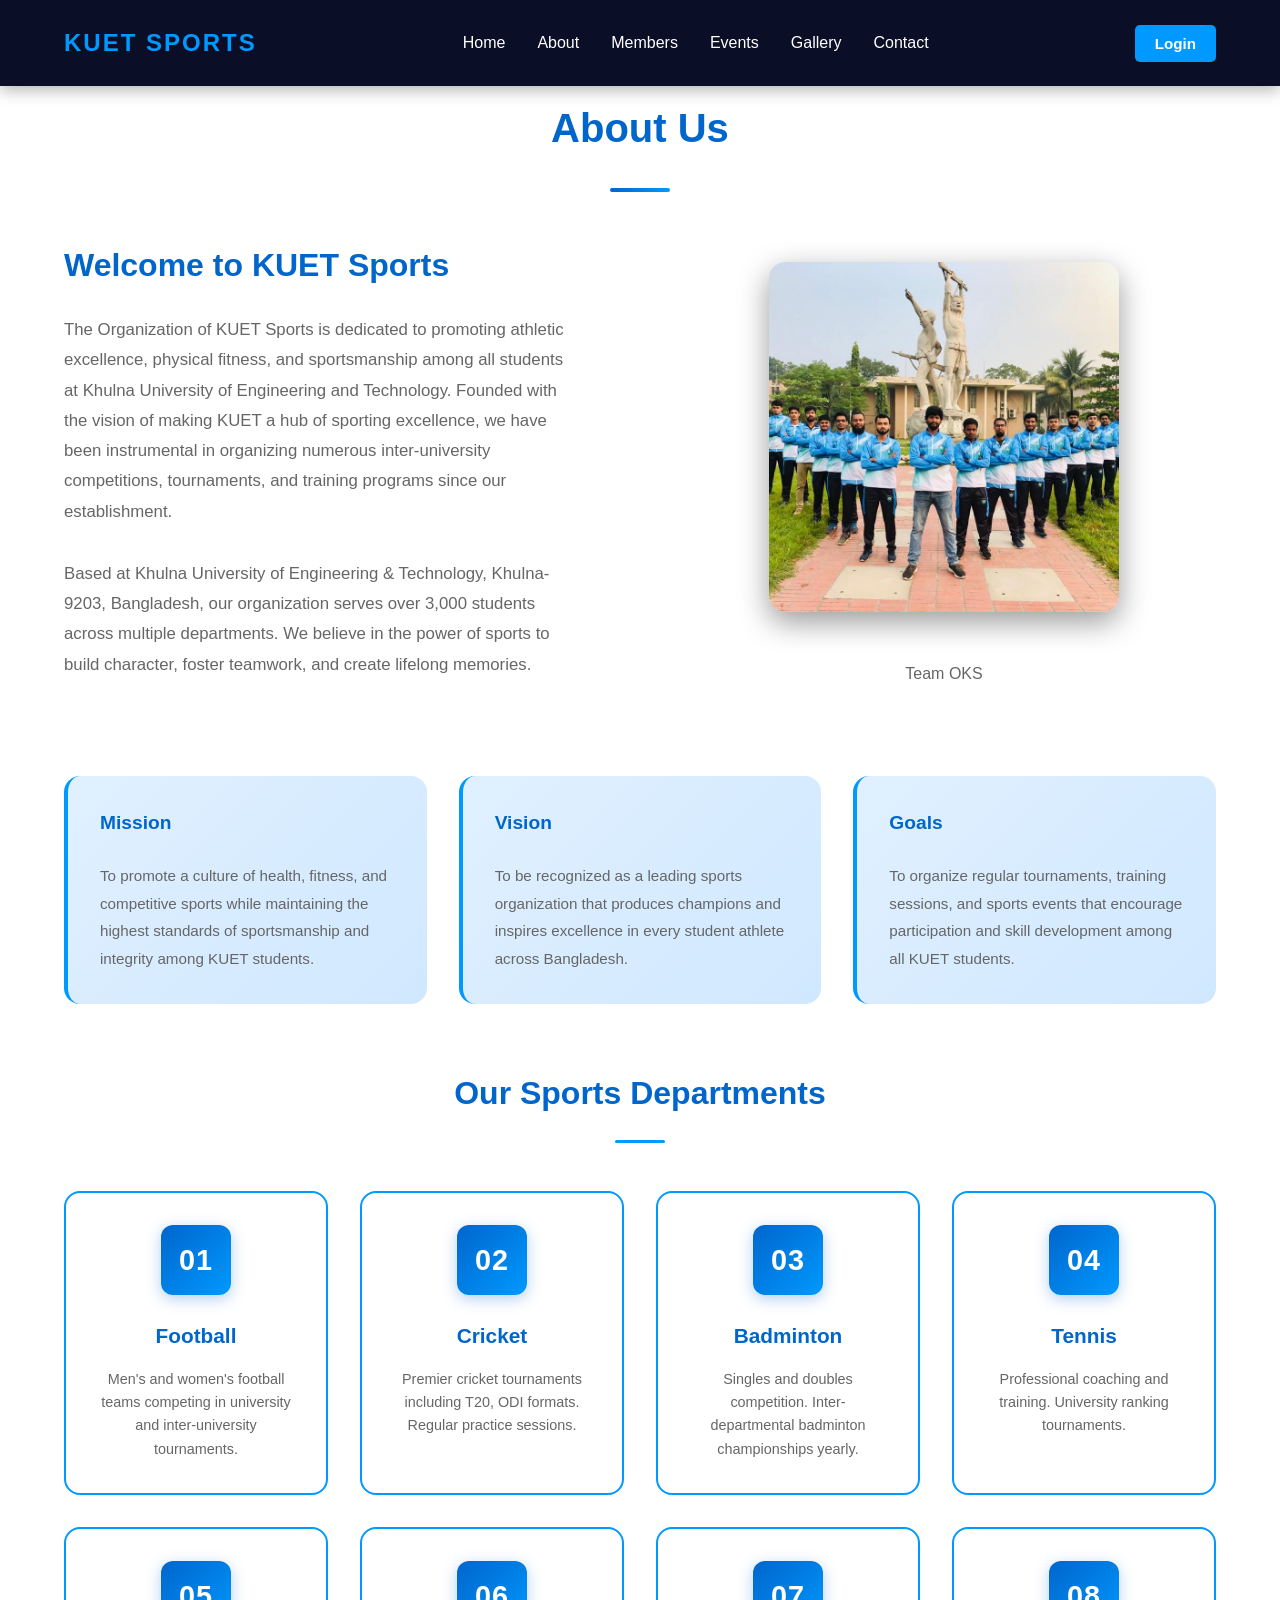
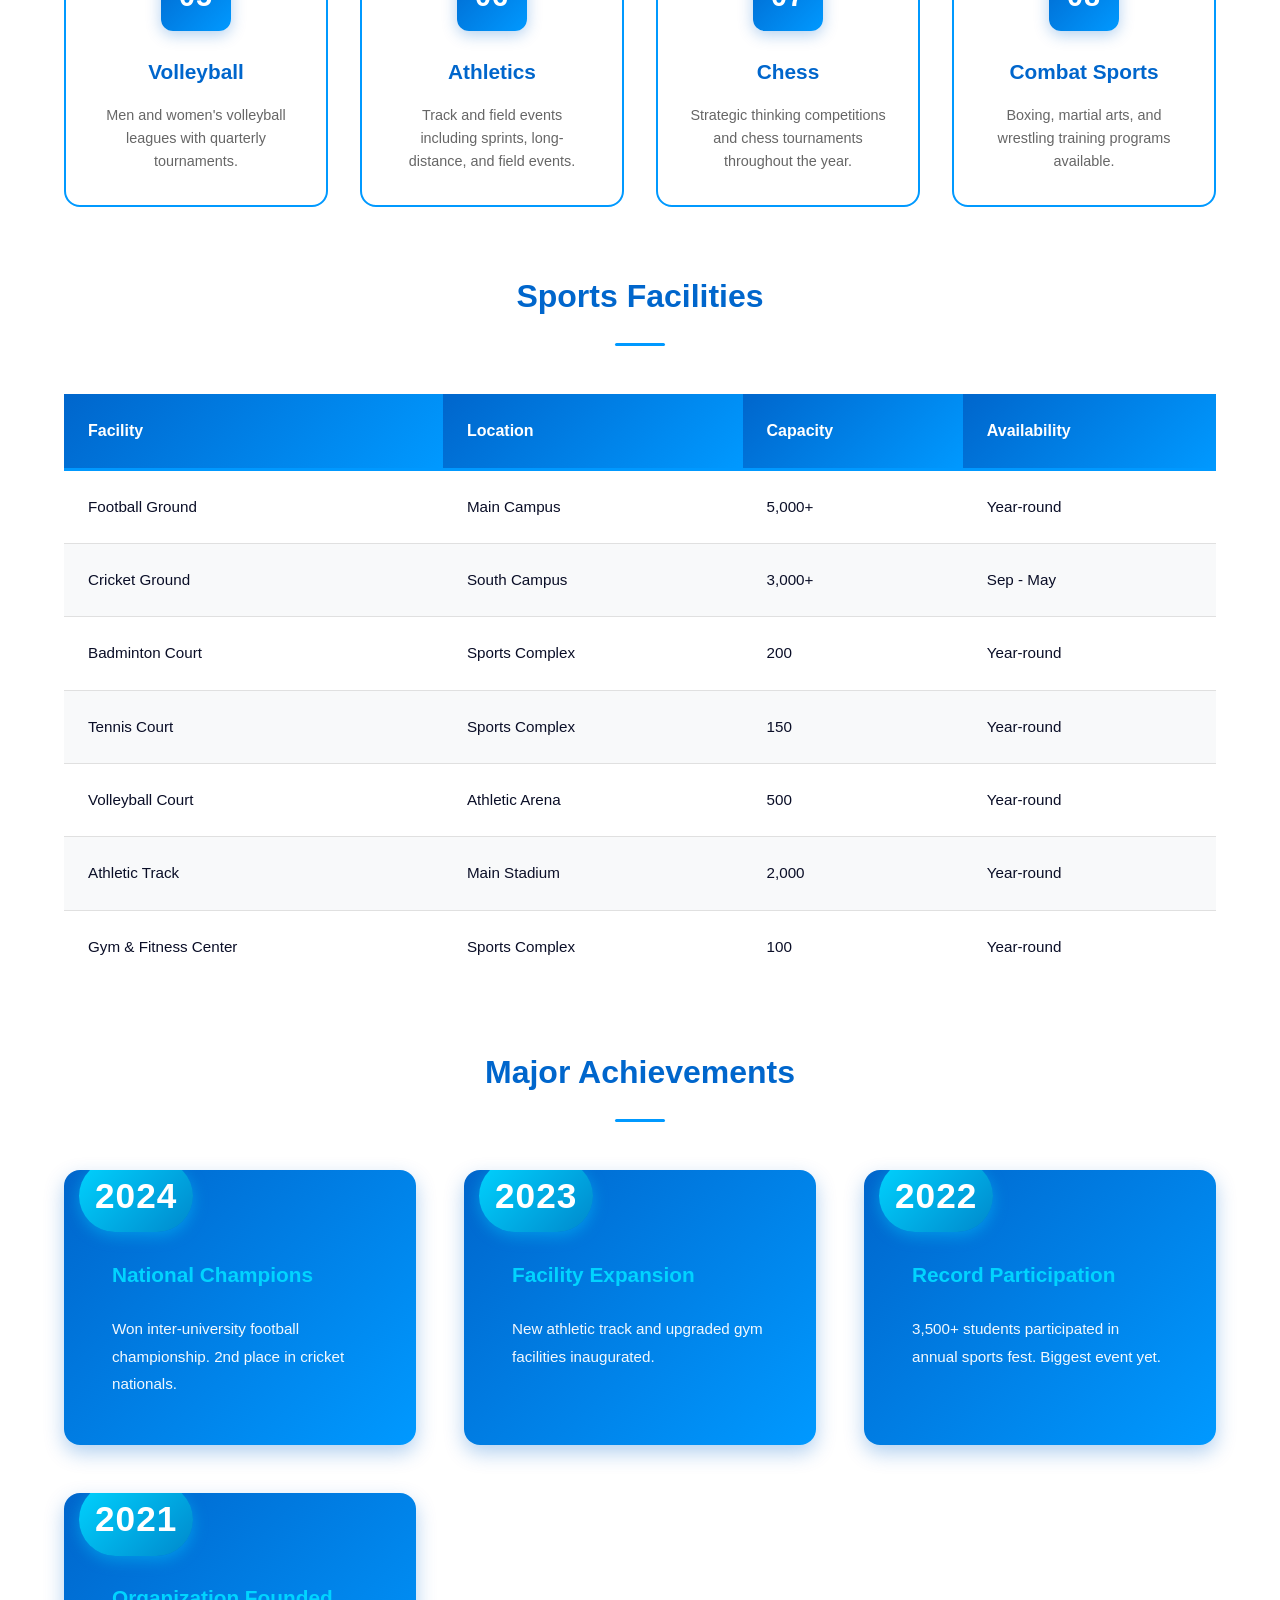
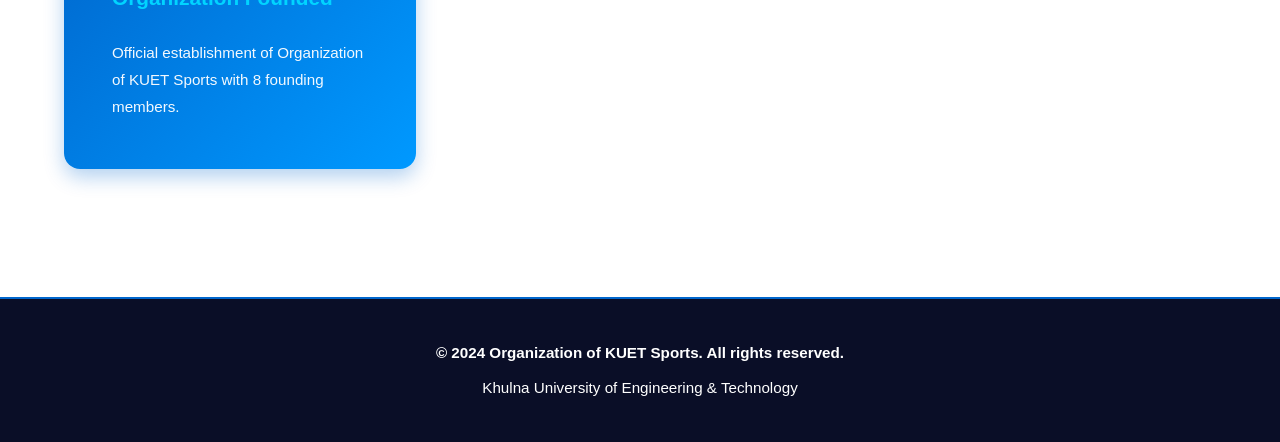
==== commit 575678cd: "updated with java script" ====
--- a/about.html
+++ b/about.html
@@ -262,7 +262,7 @@
         </div>
     </footer>
 
-    <script src="script.js"></script>
+    <script src="main.js"></script>
 </body>
 </body>
 </html>
--- a/styles.css
+++ b/styles.css
@@ -1092,7 +1092,18 @@
 
 .members {
     padding: 6rem 0 var(--spacing-2xl) 0;
-    background: linear-gradient(180deg, #f9fafb 0%, #ffffff 100%);
+    background: linear-gradient(135deg, #f0f4ff 0%, #f9fafb 50%, #ffffff 100%);
+    position: relative;
+}
+
+.members::before {
+    content: '';
+    position: absolute;
+    top: 0;
+    left: 0;
+    right: 0;
+    height: 2px;
+    background: linear-gradient(90deg, transparent, var(--primary-blue), var(--secondary-blue), transparent);
 }
 
 .members-grid {
@@ -1106,59 +1117,73 @@
     background: var(--white);
     border-radius: var(--radius-lg);
     overflow: hidden;
-    box-shadow: var(--shadow);
-    transition: var(--transition-normal);
+    box-shadow: 0 2px 8px rgba(0, 102, 204, 0.08);
+    transition: all 0.4s cubic-bezier(0.4, 0, 0.2, 1);
     text-align: center;
-    border: 1px solid #e5e7eb;
+    border: 2px solid #e5e7eb;
+    position: relative;
+}
+
+.member-card::before {
+    content: '';
+    position: absolute;
+    top: 0;
+    left: 0;
+    right: 0;
+    height: 4px;
+    background: linear-gradient(90deg, var(--primary-blue), var(--secondary-blue), var(--accent-blue));
+    opacity: 0;
+    transition: opacity 0.3s ease;
 }
 
 .member-card:hover {
-    box-shadow: var(--shadow-lg);
-    transform: translateY(-8px);
+    box-shadow: 0 12px 24px rgba(0, 102, 204, 0.2);
+    transform: translateY(-12px);
     border-color: var(--primary-blue);
+}
+
+.member-card:hover::before {
+    opacity: 1;
 }
 
 .member-image {
     width: 100%;
-    height: 250px;
-    background: linear-gradient(135deg, var(--primary-blue) 0%, var(--secondary-blue) 100%);
+    height: 280px;
     display: flex;
     align-items: center;
     justify-content: center;
     overflow: hidden;
-}
-
-.image-placeholder {
-    font-size: 5rem;
+    position: relative;
+    background: #f3f4f6;
+    margin: 0;
+    padding: 0;
+}
+
+.member-image::after {
+    content: '';
+    position: absolute;
+    top: 0;
+    left: 0;
+    right: 0;
+    bottom: 0;
+    background: linear-gradient(135deg, rgba(0, 102, 204, 0) 0%, rgba(0, 102, 204, 0.1) 100%);
+    opacity: 0;
+    transition: opacity 0.3s ease;
+}
+
+.member-card:hover .member-image::after {
+    opacity: 1;
+}
+
+.member-image img {
     width: 100%;
     height: 100%;
-    display: flex;
-    align-items: center;
-    justify-content: center;
-    background: linear-gradient(135deg, var(--primary-blue) 0%, var(--secondary-blue) 100%);
-    transition: var(--transition-normal);
-}
-
-.member-card:hover .image-placeholder {
-    transform: scale(1.1);
-    background: linear-gradient(135deg, var(--secondary-blue) 0%, var(--accent-blue) 100%);
-}
-
-.avatar-placeholder {
-    font-size: 5rem;
-    width: 100%;
-    height: 100%;
-    display: flex;
-    align-items: center;
-    justify-content: center;
-    background: linear-gradient(135deg, var(--secondary-blue) 0%, var(--accent-blue) 100%);
-    transition: var(--transition-normal);
-    color: rgba(255, 255, 255, 0.8);
-}
-
-.member-card:hover .avatar-placeholder {
-    transform: scale(1.1);
-    background: linear-gradient(135deg, var(--accent-blue) 0%, var(--primary-blue) 100%);
+    object-fit: cover;
+    transition: transform 0.5s cubic-bezier(0.4, 0, 0.2, 1);
+}
+
+.member-card:hover .member-image img {
+    transform: scale(1.08) rotate(0.5deg);
 }
 
 .member-card > div {
@@ -1166,22 +1191,44 @@
 }
 
 .member-name {
-    font-size: 1.3rem;
-    font-weight: 600;
+    font-size: 1.4rem;
+    font-weight: 700;
     color: var(--primary-blue);
     margin-bottom: var(--spacing-xs);
+    letter-spacing: 0.3px;
 }
 
 .member-position {
-    font-size: 1rem;
+    font-size: 1.05rem;
     color: var(--secondary-blue);
-    font-weight: 600;
-    margin-bottom: var(--spacing-sm);
+    font-weight: 700;
+    margin-bottom: var(--spacing-md);
+    text-transform: uppercase;
+    letter-spacing: 1px;
+    display: inline-block;
+    padding: 0.4rem 0.8rem;
+    background: rgba(0, 153, 255, 0.1);
+    border-radius: var(--radius-sm);
+    transition: all 0.3s ease;
+}
+
+.member-card:hover .member-position {
+    background: rgba(0, 153, 255, 0.2);
+    transform: translateY(-2px);
 }
 
 .member-department {
     color: var(--text-gray);
-    font-size: 0.9rem;
+    font-size: 0.75rem;
+    font-weight: 700;
+    letter-spacing: 0.2px;
+    margin-top: var(--spacing-sm);
+    display: inline-block;
+    padding: 0.35rem 0.7rem;
+    background: rgba(0, 102, 204, 0.08);
+    border-radius: var(--radius-sm);
+    border: 1px solid rgba(0, 102, 204, 0.2);
+    transition: all 0.3s ease;
 }
 
 @media (max-width: 768px) {
@@ -1189,4 +1236,620 @@
         grid-template-columns: 1fr;
         gap: var(--spacing-lg);
     }
-}+
+    .member-image {
+        height: 250px;
+    }
+
+    .member-name {
+        font-size: 1.2rem;
+    }
+
+    .member-position {
+        font-size: 0.9rem;
+    }
+}
+/* 
+   EVENTS SECTION
+  */
+
+.events {
+    padding: 6rem 0 var(--spacing-2xl) 0;
+    background: linear-gradient(180deg, #ffffff 0%, #f9fafb 100%);
+}
+
+.events-subtitle {
+    text-align: center;
+    color: var(--text-gray);
+    font-size: 1.05rem;
+    margin-bottom: var(--spacing-2xl);
+    letter-spacing: 0.3px;
+}
+
+.events-grid {
+    display: grid;
+    grid-template-columns: repeat(auto-fit, minmax(320px, 1fr));
+    gap: var(--spacing-lg);
+    margin-bottom: var(--spacing-2xl);
+}
+
+.event-card {
+    background: var(--white);
+    border-radius: var(--radius-lg);
+    overflow: hidden;
+    box-shadow: var(--shadow);
+    transition: var(--transition-normal);
+    display: flex;
+    border-left: 4px solid var(--primary-blue);
+    border: 1px solid #e5e7eb;
+    border-left: 4px solid var(--primary-blue);
+}
+
+.event-card:hover {
+    transform: translateY(-6px);
+    box-shadow: var(--shadow-lg);
+    border-left-color: var(--secondary-blue);
+}
+
+.event-date {
+    background: linear-gradient(135deg, var(--primary-blue) 0%, var(--secondary-blue) 100%);
+    color: var(--white);
+    padding: var(--spacing-lg) var(--spacing-md);
+    text-align: center;
+    min-width: 80px;
+    display: flex;
+    flex-direction: column;
+    justify-content: center;
+    align-items: center;
+}
+
+.event-day {
+    font-size: 1.8rem;
+    font-weight: 700;
+    line-height: 1;
+}
+
+.event-month {
+    font-size: 0.75rem;
+    font-weight: 600;
+    margin-top: var(--spacing-xs);
+    opacity: 0.9;
+}
+
+.event-content {
+    padding: var(--spacing-lg);
+    flex: 1;
+    display: flex;
+    flex-direction: column;
+}
+
+.event-title {
+    font-size: 1.2rem;
+    font-weight: 700;
+    color: var(--primary-blue);
+    margin-bottom: var(--spacing-sm);
+}
+
+.event-description {
+    font-size: 0.9rem;
+    color: var(--text-gray);
+    margin-bottom: var(--spacing-md);
+    flex: 1;
+}
+
+.event-meta {
+    display: flex;
+    flex-direction: column;
+    gap: var(--spacing-sm);
+    margin-bottom: var(--spacing-md);
+    font-size: 0.85rem;
+    color: var(--text-gray);
+}
+
+.event-location,
+.event-time {
+    display: flex;
+    align-items: center;
+    gap: var(--spacing-xs);
+}
+
+.event-link {
+    display: inline-block;
+    color: var(--primary-blue);
+    text-decoration: none;
+    font-weight: 600;
+    transition: var(--transition-fast);
+    margin-top: auto;
+    font-size: 0.95rem;
+}
+
+.event-link:hover {
+    color: var(--secondary-blue);
+    transform: translateX(3px);
+}
+
+@media (max-width: 768px) {
+    .events-grid {
+        grid-template-columns: 1fr;
+    }
+
+    .event-card {
+        flex-direction: column;
+    }
+
+    .event-date {
+        min-width: 100%;
+        flex-direction: row;
+        padding: var(--spacing-md);
+        gap: var(--spacing-md);
+    }
+
+    .event-day {
+        font-size: 1.5rem;
+    }
+
+    .event-month {
+        font-size: 0.7rem;
+        margin-top: 0;
+    }
+
+    .event-title {
+        font-size: 1.1rem;
+    }
+
+    .event-meta {
+        font-size: 0.8rem;
+    }
+}
+/* 
+   GALLERY SECTION
+    */
+
+.gallery {
+    padding: 6rem 0 var(--spacing-2xl) 0;
+    background: linear-gradient(180deg, #f9fafb 0%, #ffffff 100%);
+}
+
+.gallery-subtitle {
+    text-align: center;
+    color: var(--text-gray);
+    font-size: 1.05rem;
+    margin-bottom: var(--spacing-2xl);
+    letter-spacing: 0.3px;
+}
+
+/* Gallery Filter Buttons */
+.gallery-filter {
+    display: flex;
+    justify-content: center;
+    gap: var(--spacing-md);
+    margin-bottom: var(--spacing-2xl);
+    flex-wrap: wrap;
+}
+
+.filter-btn {
+    padding: var(--spacing-sm) var(--spacing-lg);
+    border: 2px solid var(--primary-blue);
+    background: var(--white);
+    color: var(--primary-blue);
+    border-radius: var(--radius-md);
+    font-weight: 600;
+    cursor: pointer;
+    transition: var(--transition-normal);
+    font-size: 0.95rem;
+    text-transform: capitalize;
+}
+
+.filter-btn:hover {
+    background-color: #e0e7ff;
+    transform: translateY(-2px);
+}
+
+.filter-btn.active {
+    background: linear-gradient(135deg, var(--primary-blue) 0%, var(--secondary-blue) 100%);
+    color: var(--white);
+    border-color: var(--primary-blue);
+    box-shadow: 0 4px 12px rgba(37, 99, 235, 0.25);
+}
+
+/* Gallery Grid */
+.gallery-grid {
+    display: grid;
+    grid-template-columns: repeat(auto-fit, minmax(280px, 1fr));
+    gap: var(--spacing-lg);
+    margin-bottom: var(--spacing-2xl);
+}
+
+.gallery-item {
+    opacity: 1;
+    transition: opacity 0.3s ease;
+}
+
+.gallery-item.hidden {
+    opacity: 0;
+    display: none;
+}
+
+.gallery-image {
+    position: relative;
+    overflow: hidden;
+    border-radius: var(--radius-lg);
+    height: 280px;
+    box-shadow: var(--shadow-lg);
+    cursor: pointer;
+}
+
+.gallery-photo {
+    width: 100%;
+    height: 100%;
+    object-fit: cover;
+    transition: var(--transition-slow);
+    display: block;
+}
+
+.gallery-image:hover .gallery-photo {
+    transform: scale(1.08);
+    filter: brightness(0.92);
+}
+
+.gallery-overlay {
+    position: absolute;
+    top: 0;
+    left: 0;
+    right: 0;
+    bottom: 0;
+    background: linear-gradient(135deg, rgba(37, 99, 235, 0.85) 0%, rgba(59, 130, 246, 0.85) 100%);
+    display: none;
+    flex-direction: column;
+    align-items: center;
+    justify-content: center;
+    opacity: 0;
+    transition: var(--transition-normal);
+    text-align: center;
+    padding: var(--spacing-lg);
+}
+
+.gallery-image:hover .gallery-overlay {
+    opacity: 0;
+    display: none;
+}
+
+.gallery-overlay h3 {
+    color: var(--white);
+    font-size: 1.3rem;
+    margin-bottom: var(--spacing-sm);
+    font-weight: 700;
+}
+
+.gallery-overlay p {
+    color: rgba(255, 255, 255, 0.9);
+    font-size: 0.9rem;
+    margin: 0;
+}
+
+/* Responsive Gallery */
+@media (max-width: 1024px) {
+    .gallery-grid {
+        grid-template-columns: repeat(auto-fit, minmax(220px, 1fr));
+        gap: var(--spacing-md);
+    }
+
+    .gallery-image {
+        height: 220px;
+    }
+}
+
+@media (max-width: 768px) {
+    .gallery-filter {
+        gap: var(--spacing-sm);
+        margin-bottom: var(--spacing-lg);
+    }
+
+    .filter-btn {
+        padding: var(--spacing-xs) var(--spacing-md);
+        font-size: 0.85rem;
+    }
+
+    .gallery-grid {
+        grid-template-columns: repeat(auto-fit, minmax(150px, 1fr));
+        gap: var(--spacing-md);
+    }
+
+    .gallery-image {
+        height: 150px;
+    }
+
+    .gallery-overlay h3 {
+        font-size: 1rem;
+    }
+
+    .gallery-overlay p {
+        font-size: 0.75rem;
+    }
+
+    .gallery-subtitle {
+        font-size: 1rem;
+    }
+}
+/* 
+   CONTACT SECTION
+   */
+
+.contact {
+    padding: 6rem 0 var(--spacing-2xl) 0;
+    background: linear-gradient(135deg, var(--primary-dark) 0%, var(--primary-blue) 100%);
+}
+
+.contact .section-title {
+    color: var(--white);
+}
+
+.contact .section-title::after {
+    background: linear-gradient(90deg, var(--secondary-blue), var(--white));
+}
+
+.contact-wrapper {
+    display: grid;
+    grid-template-columns: 1fr 1fr;
+    gap: var(--spacing-2xl);
+    align-items: start;
+}
+
+.contact-info {
+    color: var(--white);
+    background: rgba(255, 255, 255, 0.1);
+    padding: var(--spacing-2xl);
+    border-radius: var(--radius-lg);
+    border-left: 4px solid var(--accent-blue);
+    backdrop-filter: blur(10px);
+    max-width: 600px;
+    margin: 0 auto;
+    border: 1px solid rgba(255, 255, 255, 0.2);
+}
+
+.contact-form {
+    color: var(--white);
+    background: rgba(255, 255, 255, 0.1);
+    padding: var(--spacing-2xl);
+    border-radius: var(--radius-lg);
+    border-left: 4px solid var(--accent-blue);
+    backdrop-filter: blur(10px);
+    max-width: 600px;
+    margin: 0 auto;
+    border: 1px solid rgba(255, 255, 255, 0.2);
+}
+
+.contact-form h3 {
+    color: var(--accent-light);
+    margin-bottom: var(--spacing-lg);
+    font-size: 1.8rem;
+    font-weight: 700;
+}
+
+.contact-form .form-group {
+    margin-bottom: var(--spacing-md);
+}
+
+.contact-form .form-label {
+    display: block;
+    color: var(--accent-light);
+    font-weight: 600;
+    margin-bottom: var(--spacing-xs);
+    font-size: 0.95rem;
+    text-transform: uppercase;
+    letter-spacing: 0.5px;
+}
+
+.contact-form input[type="text"],
+.contact-form input[type="email"],
+.contact-form textarea {
+    width: 100%;
+    padding: var(--spacing-md);
+    border: 1px solid rgba(255, 255, 255, 0.3);
+    border-radius: var(--radius-md);
+    background: rgba(255, 255, 255, 0.05);
+    color: var(--white);
+    font-family: inherit;
+    font-size: 0.95rem;
+    transition: var(--transition-normal);
+}
+
+.contact-form input[type="text"]::placeholder,
+.contact-form input[type="email"]::placeholder,
+.contact-form textarea::placeholder {
+    color: rgba(255, 255, 255, 0.6);
+}
+
+.contact-form input[type="text"]:focus,
+.contact-form input[type="email"]:focus,
+.contact-form textarea:focus {
+    outline: none;
+    background: rgba(255, 255, 255, 0.1);
+    border-color: var(--secondary-blue);
+    box-shadow: 0 0 0 3px rgba(0, 153, 255, 0.2);
+}
+
+.contact-info {
+    color: var(--white);
+    background: rgba(255, 255, 255, 0.1);
+    padding: var(--spacing-2xl);
+    border-radius: var(--radius-lg);
+    border-left: 4px solid var(--accent-blue);
+    backdrop-filter: blur(10px);
+    max-width: 600px;
+    margin: 0 auto;
+    border: 1px solid rgba(255, 255, 255, 0.2);
+}
+
+.contact-info h3 {
+    color: var(--accent-light);
+    margin-bottom: var(--spacing-2xl);
+    font-size: 1.8rem;
+    font-weight: 700;
+    text-align: center;
+}
+
+.contact-form {
+    color: var(--white);
+    background: rgba(255, 255, 255, 0.1);
+    padding: var(--spacing-2xl);
+    border-radius: var(--radius-lg);
+    border-left: 4px solid var(--accent-blue);
+    backdrop-filter: blur(10px);
+    max-width: 600px;
+    margin: 0 auto;
+    border: 1px solid rgba(255, 255, 255, 0.2);
+}
+
+.contact-form h3 {
+    color: var(--accent-light);
+    margin-bottom: var(--spacing-lg);
+    font-size: 1.8rem;
+    font-weight: 700;
+}
+
+.contact-form .form-group {
+    margin-bottom: var(--spacing-md);
+}
+
+.contact-form .form-label {
+    display: block;
+    color: var(--accent-light);
+    font-weight: 600;
+    margin-bottom: var(--spacing-xs);
+    font-size: 0.95rem;
+    text-transform: uppercase;
+    letter-spacing: 0.5px;
+}
+
+.contact-form input[type="text"],
+.contact-form input[type="email"],
+.contact-form textarea {
+    width: 100%;
+    padding: var(--spacing-md);
+    border: 1px solid rgba(255, 255, 255, 0.3);
+    border-radius: var(--radius-md);
+    background: rgba(255, 255, 255, 0.05);
+    color: var(--white);
+    font-family: inherit;
+    font-size: 0.95rem;
+    transition: var(--transition-normal);
+}
+
+.contact-form input::placeholder,
+.contact-form textarea::placeholder {
+    color: rgba(255, 255, 255, 0.6);
+}
+
+.contact-form input:focus,
+.contact-form textarea:focus {
+    outline: none;
+    background: rgba(255, 255, 255, 0.1);
+    border-color: var(--secondary-blue);
+    box-shadow: 0 0 0 3px rgba(0, 153, 255, 0.2);
+}
+
+.contact-item {
+    display: flex;
+    gap: var(--spacing-lg);
+    margin-bottom: var(--spacing-xl);
+    align-items: flex-start;
+}
+
+.contact-icon-box {
+    display: flex;
+    align-items: center;
+    justify-content: center;
+    width: 50px;
+    height: 50px;
+    background: linear-gradient(135deg, var(--secondary-blue), var(--accent-blue));
+    border-radius: 8px;
+    font-size: 1.5rem;
+    flex-shrink: 0;
+    box-shadow: 0 4px 12px rgba(59, 130, 246, 0.3);
+}
+
+.contact-label {
+    color: var(--accent-light);
+    font-weight: 700;
+    margin-bottom: var(--spacing-xs);
+    text-transform: uppercase;
+    font-size: 0.85rem;
+    letter-spacing: 0.5px;
+}
+
+.contact-value {
+    color: var(--white);
+    font-weight: 500;
+    line-height: 1.8;
+    font-size: 0.95rem;
+}
+
+.contact-value a {
+    color: var(--accent-light);
+    text-decoration: none;
+    transition: var(--transition-fast);
+}
+
+.contact-value a:hover {
+    color: var(--white);
+    text-decoration: underline;
+}
+
+.social-links {
+    display: flex;
+    gap: var(--spacing-md);
+    margin-top: var(--spacing-xl);
+    flex-wrap: wrap;
+    justify-content: center;
+}
+
+.social-icon {
+    display: inline-flex;
+    align-items: center;
+    justify-content: center;
+    width: 45px;
+    height: 45px;
+    background-color: rgba(255, 255, 255, 0.2);
+    border: 2px solid rgba(255, 255, 255, 0.3);
+    border-radius: 50%;
+    color: var(--white);
+    text-decoration: none;
+    font-weight: 600;
+    transition: var(--transition-normal);
+}
+
+.social-icon:hover {
+    background-color: var(--secondary-blue);
+    border-color: var(--secondary-blue);
+    color: var(--text-light);
+    transform: translateY(-4px);
+}
+
+@media (max-width: 1024px) {
+    .contact-wrapper {
+        grid-template-columns: 1fr;
+    }
+}
+
+/* ===================================
+   FOOTER
+   =================================== */
+
+.footer {
+    background-color: var(--primary-dark);
+    color: var(--text-light);
+    padding: var(--spacing-lg) 0;
+    text-align: center;
+    border-top: 2px solid var(--primary-blue);
+}
+
+.footer p {
+    color: var(--text-light);
+    margin: var(--spacing-xs) 0;
+    font-size: 0.95rem;
+}
+
+.footer p:first-child {
+    font-weight: 600;
+}
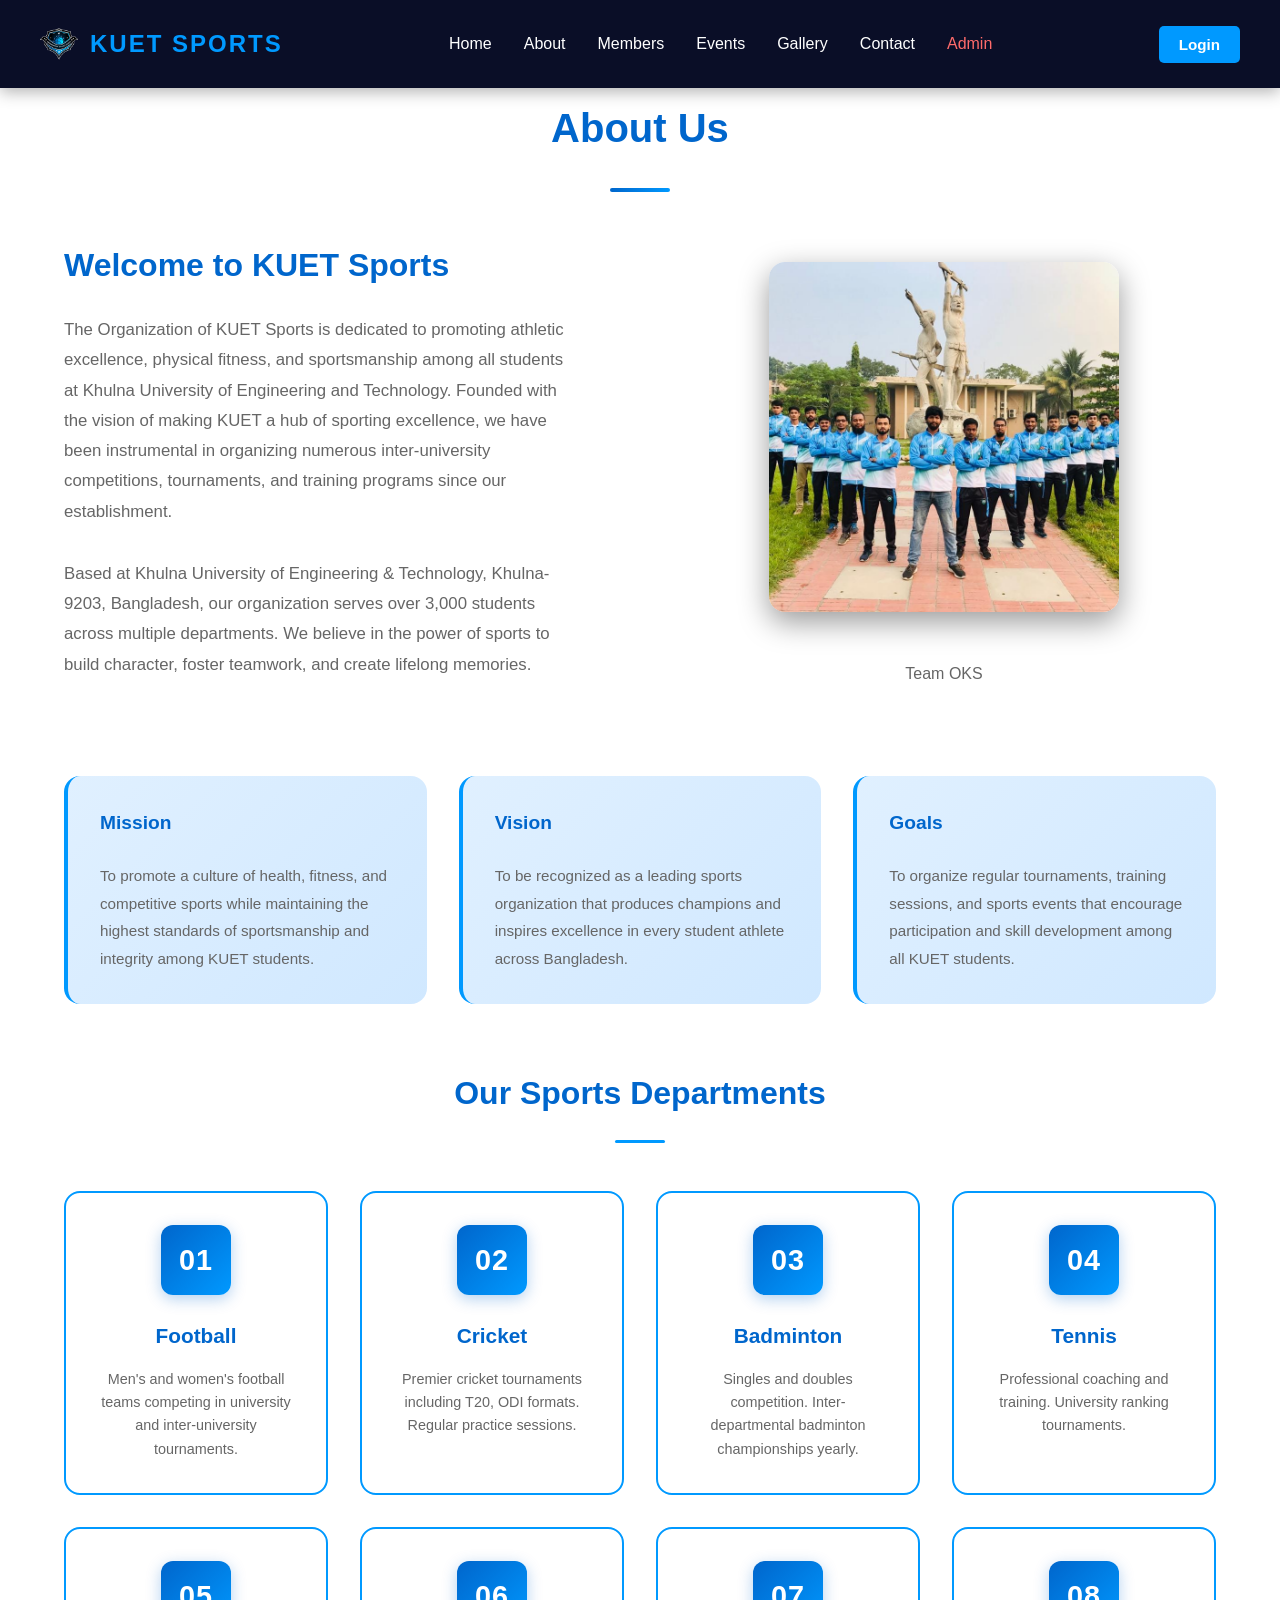
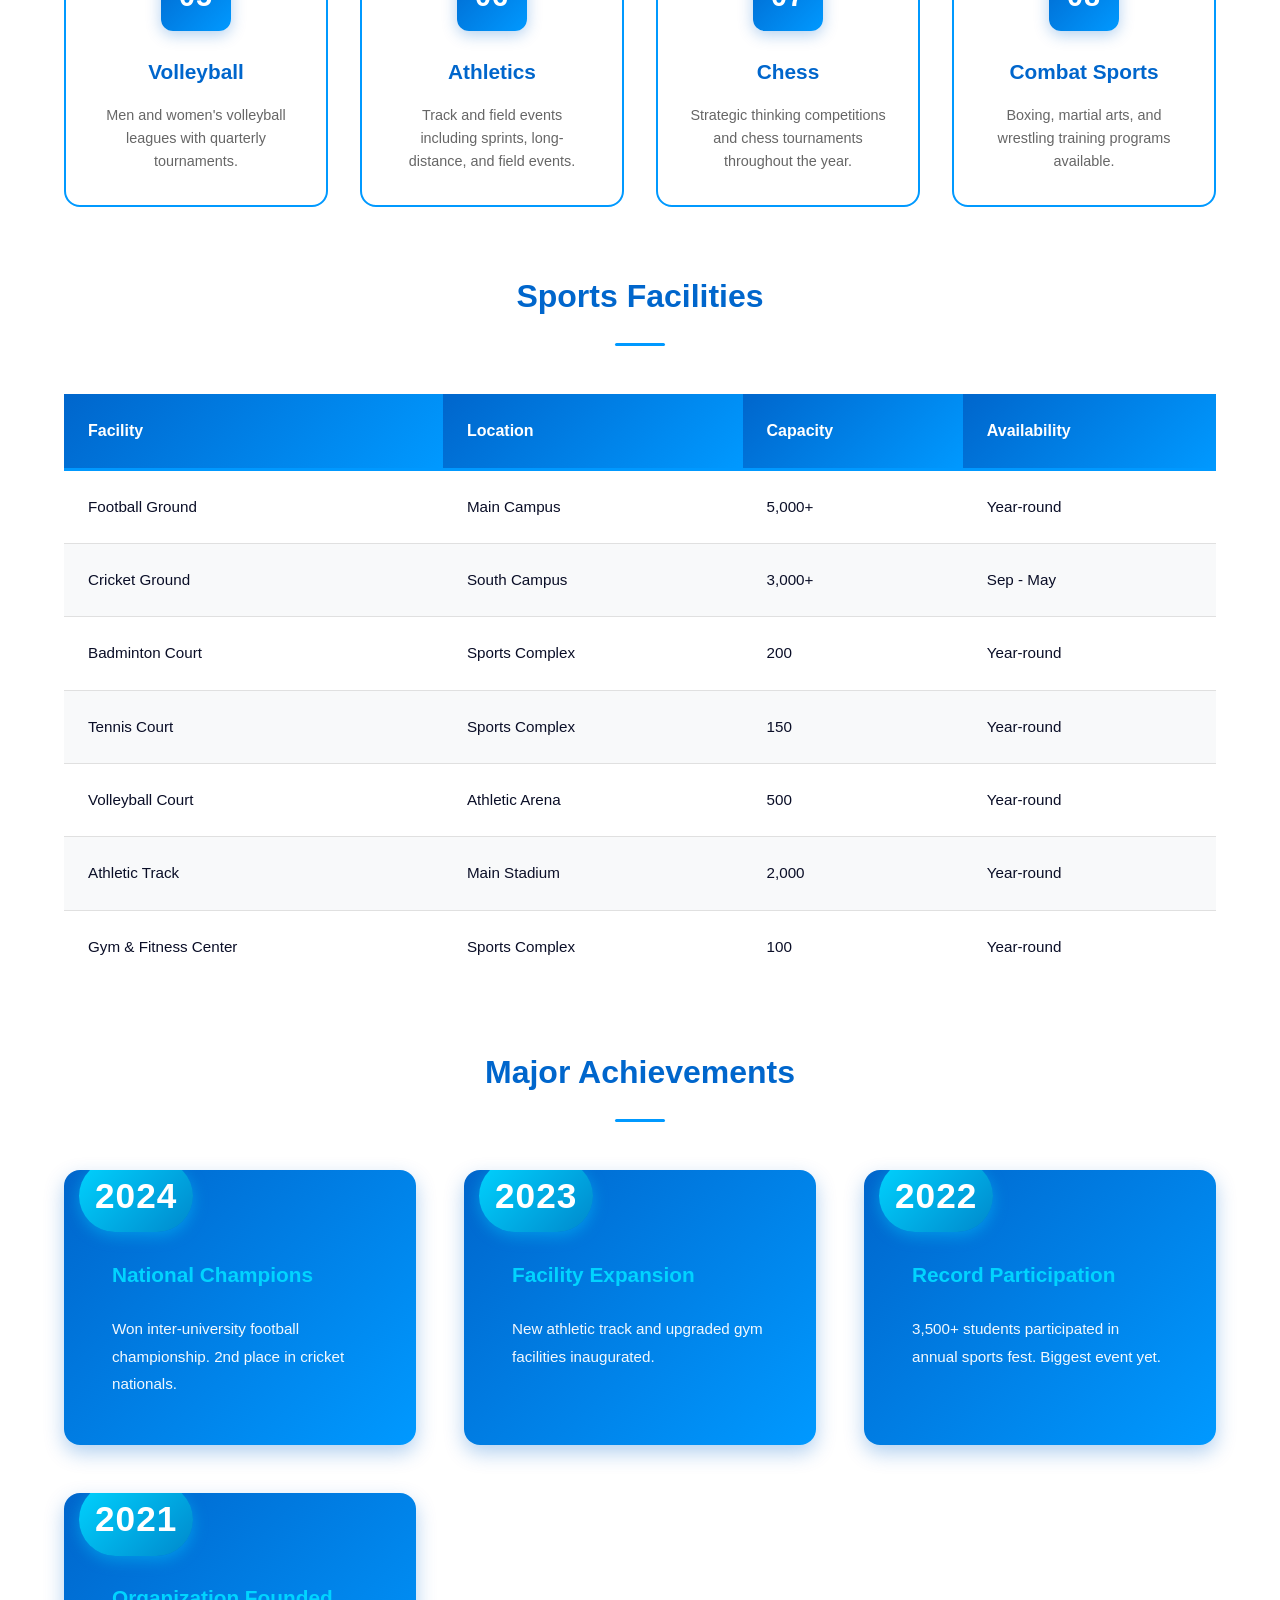
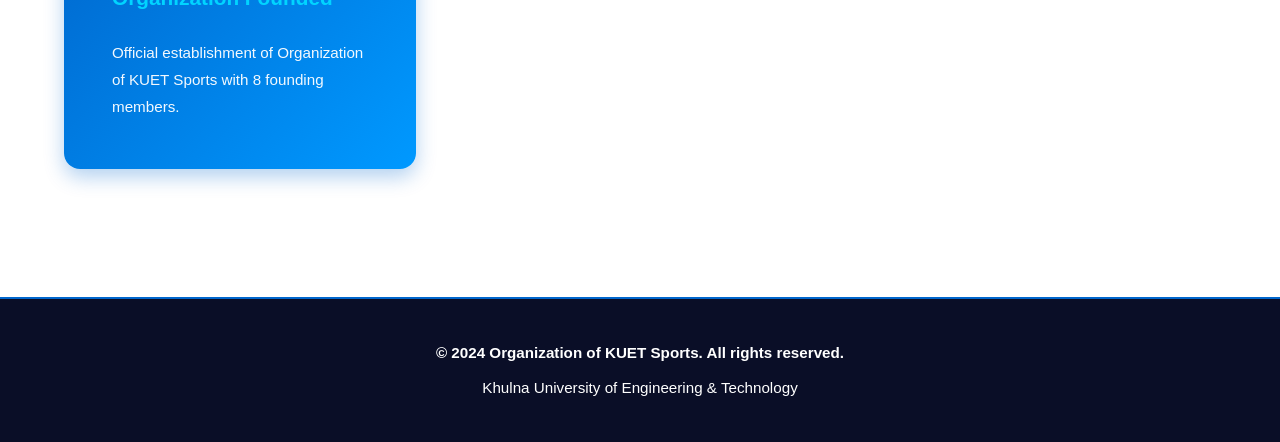
==== commit 44e26cc2: "admin pannel created with using login log out dashboard and other php file aldo connect database and" ====
--- a/about.html
+++ b/about.html
@@ -11,14 +11,18 @@
     <!-- Navigation Bar -->
     <nav class="navbar">
         <div class="navbar-container">
-            <div class="logo"><a href="home.html" style="color: var(--secondary-blue); text-decoration: none;">KUET Sports</a></div>
+            <div class="logo">
+                <img src="image/home/logo.png" alt="KUET Sports Logo" class="navbar-logo">
+                <a href="home.html" style="color: var(--secondary-blue); text-decoration: none;">KUET Sports</a>
+            </div>
             <ul class="nav-links">
                 <li><a href="home.html" class="nav-link">Home</a></li>
                 <li><a href="about.html" class="nav-link">About</a></li>
-                <li><a href="members.html" class="nav-link">Members</a></li>
-                <li><a href="events.html" class="nav-link">Events</a></li>
-                <li><a href="gallery.html" class="nav-link">Gallery</a></li>
+                <li><a href="members.php" class="nav-link">Members</a></li>
+                <li><a href="events.php" class="nav-link">Events</a></li>
+                <li><a href="gallery.php" class="nav-link">Gallery</a></li>
                 <li><a href="contact.html" class="nav-link">Contact</a></li>
+                <li><a href="admin/login.php" class="nav-link" style="color: #ff6b6b;">Admin</a></li>
             </ul>
             <button class="login-btn" id="loginBtn">Login</button>
         </div>
--- a/styles.css
+++ b/styles.css
@@ -115,15 +115,16 @@
     box-shadow: var(--shadow);
     z-index: 1000;
     transition: var(--transition-normal);
+    padding: var(--spacing-md) var(--spacing-md);
 }
 
 .navbar-container {
     max-width: 1200px;
     margin: 0 auto;
-    padding: var(--spacing-md);
     display: flex;
     justify-content: space-between;
     align-items: center;
+    gap: var(--spacing-xl);
 }
 
 .logo {
@@ -134,6 +135,26 @@
     letter-spacing: 2px;
     cursor: pointer;
     transition: var(--transition-fast);
+    min-width: fit-content;
+    flex-shrink: 0;
+    display: flex;
+    align-items: center;
+    gap: 10px;
+}
+
+.navbar-logo {
+    height: 40px;
+    width: 40px;
+    object-fit: contain;
+    transition: transform 0.3s ease;
+}
+
+.logo:hover {
+    color: var(--accent-blue);
+}
+
+.logo:hover .navbar-logo {
+    transform: scale(1.1);
 }
 
 .logo:hover {
@@ -496,19 +517,10 @@
     }
 }
 
-.hero-logo {
-    width: 200px;
-    height: 200px;
-    display: block;
-    margin: 0 auto var(--spacing-lg);
-    object-fit: contain;
-    max-width: 100%;
-    border-radius: 15px;
-}
-
 .hero-title {
     font-size: 3.5rem;
     font-weight: 800;
+    margin-top: var(--spacing-2xl);
     margin-bottom: var(--spacing-md);
     line-height: 1.2;
     color: var(--white);
@@ -546,12 +558,6 @@
 }
 
 @media (max-width: 768px) {
-    .hero-logo {
-        width: 140px;
-        height: 140px;
-        border-radius: 12px;
-    }
-
     .hero-title {
         font-size: 2.2rem;
     }
